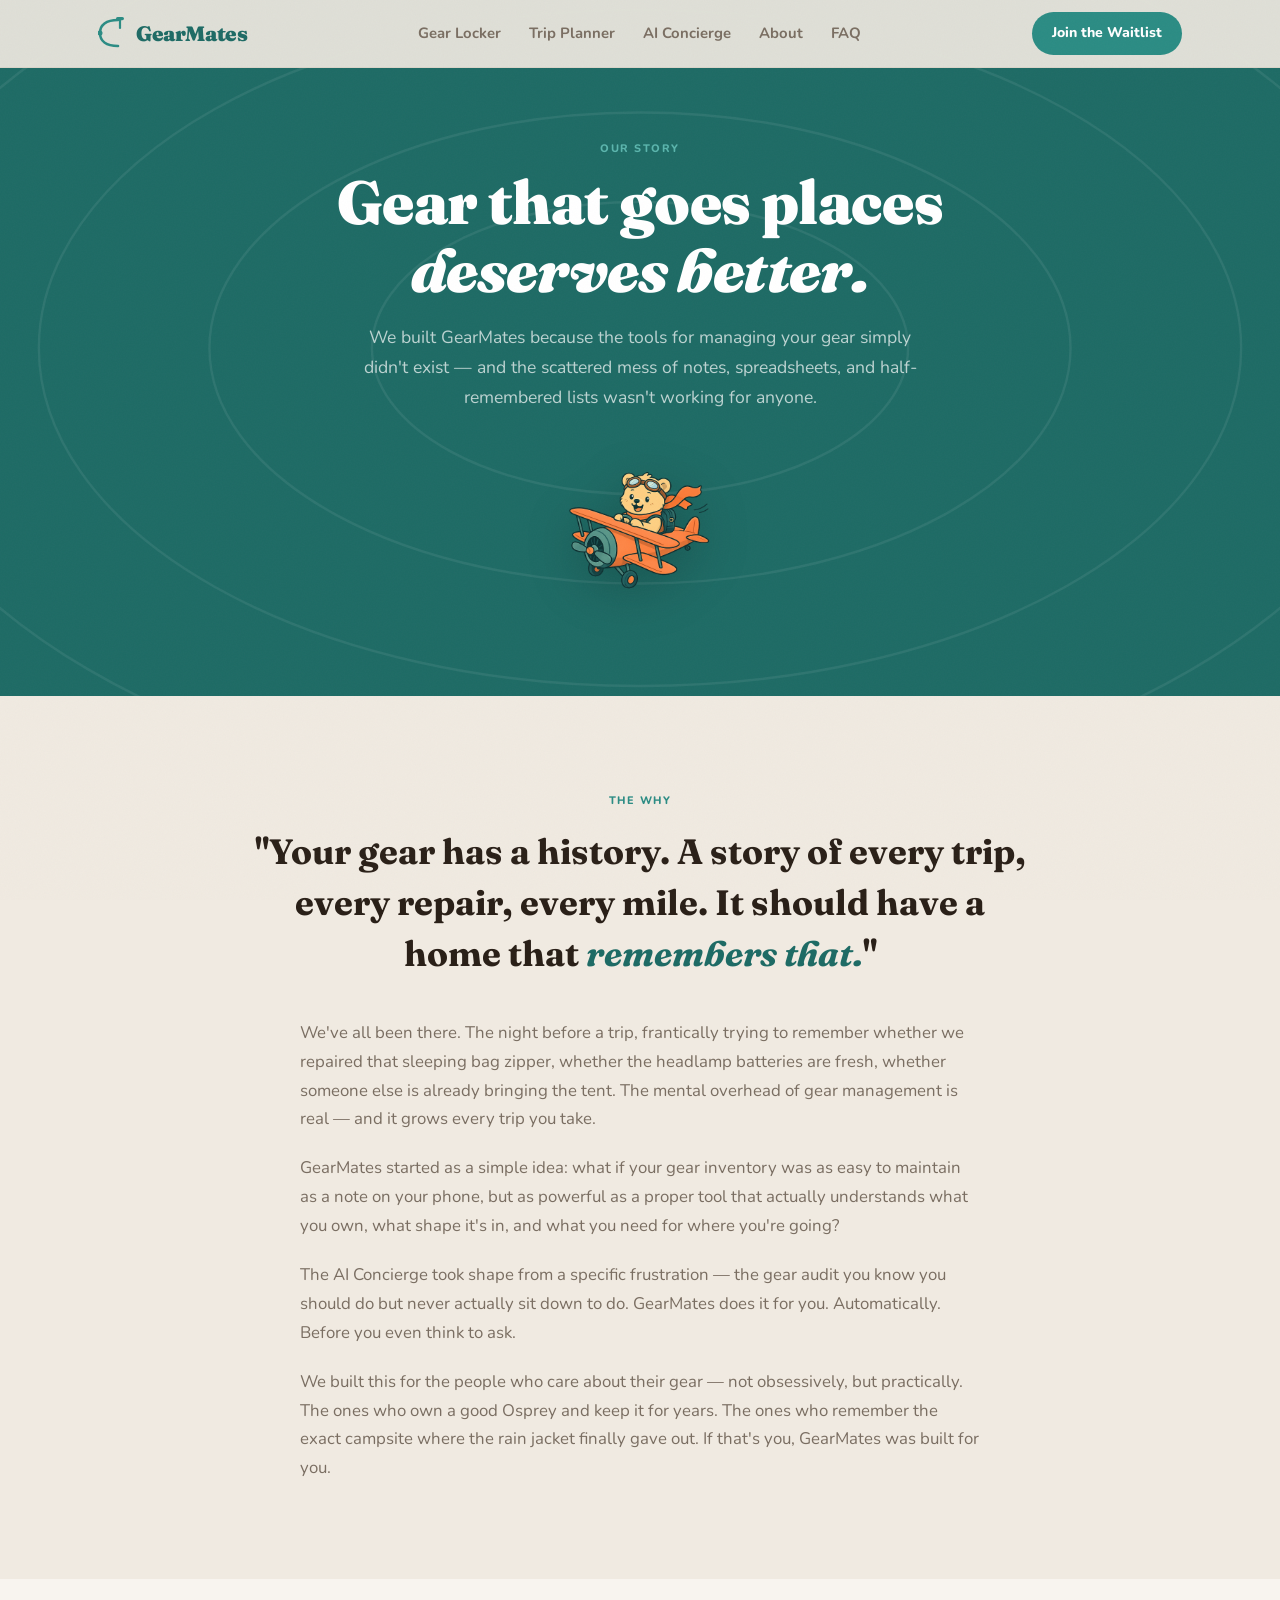
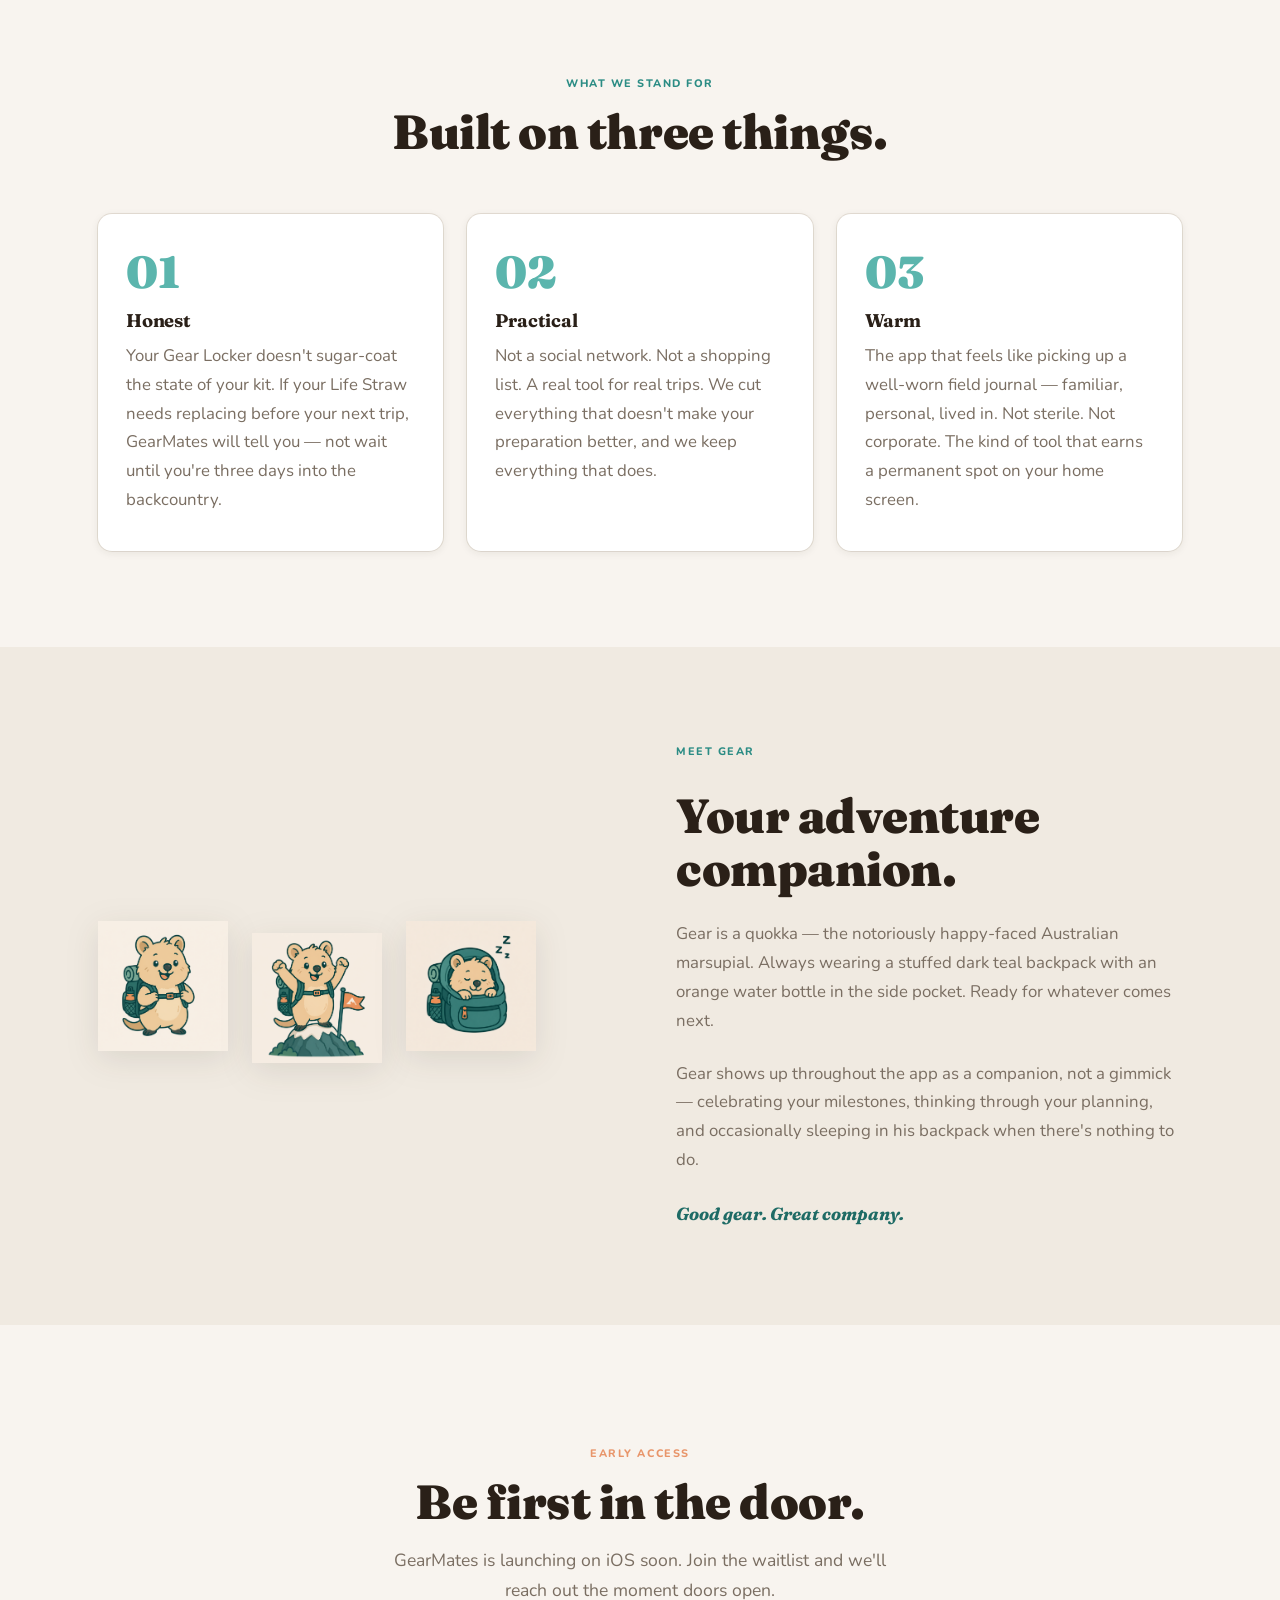
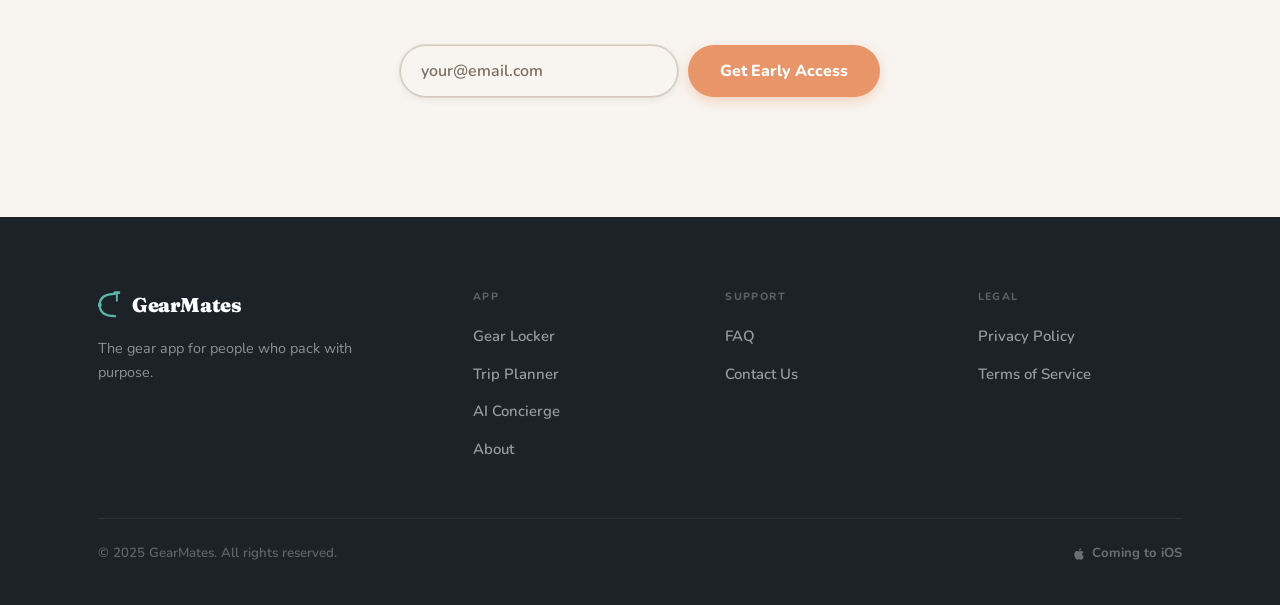
==== about.html @ 13bb5dc5 "Initial commit: GearMates pre-launch website" ====
<!DOCTYPE html>
<html lang="en">
<head>
  <meta charset="UTF-8">
  <meta name="viewport" content="width=device-width, initial-scale=1.0">
  <title>About — GearMates</title>
  <meta name="description" content="Why we built GearMates — a gear management app built for people who pack with purpose.">
  <meta name="theme-color" content="#1E6B65">
  <link rel="icon" href="assets/favicon.svg" type="image/svg+xml">
  <link rel="stylesheet" href="css/styles.css">
</head>
<body>

  <!-- ================================================
       NAVIGATION
       ================================================ -->
  <nav class="nav" id="nav" role="navigation" aria-label="Main navigation">
    <div class="nav__inner">
      <a href="/" class="nav__logo" aria-label="GearMates home">
        <svg width="28" height="36" viewBox="0 0 28 36" fill="none" xmlns="http://www.w3.org/2000/svg" aria-hidden="true">
          <path d="M20 5 C8 5 2 10 2 18 C2 26 8 31 20 31" stroke="#2B8C84" stroke-width="2.6" stroke-linecap="round" fill="none"/>
          <rect x="18" y="2" width="8" height="3.2" rx="1.6" fill="#2B8C84"/>
          <line x1="22" y1="5.2" x2="22" y2="13" stroke="#2B8C84" stroke-width="2.2" stroke-linecap="round"/>
          <circle cx="2" cy="18" r="2.5" fill="#2B8C84"/>
        </svg>
        <span class="nav__wordmark">GearMates</span>
      </a>

      <div class="nav__links" id="navLinks">
        <a href="/#locker"    class="nav__link">Gear Locker</a>
        <a href="/#trips"     class="nav__link">Trip Planner</a>
        <a href="/#ai"        class="nav__link">AI Concierge</a>
        <a href="about.html"  class="nav__link" aria-current="page">About</a>
        <a href="/#faq"       class="nav__link">FAQ</a>
      </div>

      <a href="/#waitlist" class="nav__cta">Join the Waitlist</a>

      <button class="nav__hamburger" id="hamburger" aria-label="Open menu" aria-expanded="false">
        <span></span><span></span><span></span>
      </button>
    </div>

    <div class="nav__mobile-menu" id="mobileMenu" aria-label="Mobile navigation">
      <a href="/#locker"   class="nav__link">Gear Locker</a>
      <a href="/#trips"    class="nav__link">Trip Planner</a>
      <a href="/#ai"       class="nav__link">AI Concierge</a>
      <a href="about.html" class="nav__link">About</a>
      <a href="/#faq"      class="nav__link">FAQ</a>
      <a href="/#waitlist" class="nav__cta">Join the Waitlist</a>
    </div>
  </nav>


  <!-- ================================================
       PAGE HERO
       ================================================ -->
  <section class="page-hero" aria-labelledby="aboutHeading">
    <div class="topo-bg" aria-hidden="true">
      <svg viewBox="0 0 1000 600" fill="none" xmlns="http://www.w3.org/2000/svg">
        <ellipse cx="500" cy="300" rx="480" ry="280" stroke="white" stroke-width="1.5" opacity="0.07"/>
        <ellipse cx="500" cy="300" rx="370" ry="208" stroke="white" stroke-width="1.5" opacity="0.07"/>
        <ellipse cx="500" cy="300" rx="265" ry="145" stroke="white" stroke-width="1.5" opacity="0.07"/>
        <ellipse cx="500" cy="300" rx="165" ry="90"  stroke="white" stroke-width="1.5" opacity="0.07"/>
      </svg>
    </div>

    <div class="container" style="position:relative; z-index:1;">
      <span class="eyebrow eyebrow--light">Our Story</span>
      <h1 id="aboutHeading">Gear that goes places<br><em>deserves better.</em></h1>
      <p>We built GearMates because the tools for managing your gear simply didn't exist — and the scattered mess of notes, spreadsheets, and half-remembered lists wasn't working for anyone.</p>

      <img
        src="mascot_images/Mascot_airplane.png"
        class="page-hero__mascot"
        alt="Gear the Quokka piloting a vintage biplane"
        width="180"
      >
    </div>
  </section>


  <!-- ================================================
       MISSION
       ================================================ -->
  <section class="mission" aria-labelledby="missionHeading">
    <div class="container">
      <span class="eyebrow text-center" style="display:block; margin-bottom:16px;">The Why</span>

      <p class="mission__quote" id="missionHeading">
        "Your gear has a history. A story of every trip, every repair, every mile. It should have a home that <em>remembers that.</em>"
      </p>

      <div style="max-width: 680px; margin: 0 auto; text-align:left; display:flex; flex-direction:column; gap:20px;">
        <p>We've all been there. The night before a trip, frantically trying to remember whether we repaired that sleeping bag zipper, whether the headlamp batteries are fresh, whether someone else is already bringing the tent. The mental overhead of gear management is real — and it grows every trip you take.</p>

        <p>GearMates started as a simple idea: what if your gear inventory was as easy to maintain as a note on your phone, but as powerful as a proper tool that actually understands what you own, what shape it's in, and what you need for where you're going?</p>

        <p>The AI Concierge took shape from a specific frustration — the gear audit you know you should do but never actually sit down to do. GearMates does it for you. Automatically. Before you even think to ask.</p>

        <p>We built this for the people who care about their gear — not obsessively, but practically. The ones who own a good Osprey and keep it for years. The ones who remember the exact campsite where the rain jacket finally gave out. If that's you, GearMates was built for you.</p>
      </div>
    </div>
  </section>


  <!-- ================================================
       VALUES
       ================================================ -->
  <section class="values" aria-labelledby="valuesHeading">
    <div class="container">
      <div class="text-center" style="margin-bottom:56px;">
        <span class="eyebrow">What we stand for</span>
        <h2 id="valuesHeading">Built on three things.</h2>
      </div>

      <div class="values__grid">

        <div class="value-card">
          <div class="value-card__num">01</div>
          <h3>Honest</h3>
          <p>Your Gear Locker doesn't sugar-coat the state of your kit. If your Life Straw needs replacing before your next trip, GearMates will tell you — not wait until you're three days into the backcountry.</p>
        </div>

        <div class="value-card">
          <div class="value-card__num">02</div>
          <h3>Practical</h3>
          <p>Not a social network. Not a shopping list. A real tool for real trips. We cut everything that doesn't make your preparation better, and we keep everything that does.</p>
        </div>

        <div class="value-card">
          <div class="value-card__num">03</div>
          <h3>Warm</h3>
          <p>The app that feels like picking up a well-worn field journal — familiar, personal, lived in. Not sterile. Not corporate. The kind of tool that earns a permanent spot on your home screen.</p>
        </div>

      </div>
    </div>
  </section>


  <!-- ================================================
       MASCOT STORY SECTION
       ================================================ -->
  <section style="padding: 96px 0;" aria-labelledby="mascotHeading">
    <div class="container">
      <div class="feature-section__inner">

        <!-- Visual -->
        <div class="feature-section__visual" style="justify-content:flex-start; gap:24px; flex-wrap:wrap;">
          <img src="mascot_images/mascot-portrait-2.png"   alt="Gear the Quokka standing ready" width="130" style="filter:drop-shadow(0 8px 16px rgba(42,32,24,0.1));">
          <img src="mascot_images/Gearmates Mascot Summit.png" alt="Gear the Quokka on a summit" width="130" style="filter:drop-shadow(0 8px 16px rgba(42,32,24,0.1)); margin-top:24px;">
          <img src="mascot_images/mascot-sleep.png"        alt="Gear the Quokka sleeping in a backpack" width="130" style="filter:drop-shadow(0 8px 16px rgba(42,32,24,0.1));">
        </div>

        <!-- Copy -->
        <div class="feature-section__copy">
          <span class="eyebrow">Meet Gear</span>
          <h2 id="mascotHeading">Your adventure companion.</h2>
          <p>Gear is a quokka — the notoriously happy-faced Australian marsupial. Always wearing a stuffed dark teal backpack with an orange water bottle in the side pocket. Ready for whatever comes next.</p>
          <p>Gear shows up throughout the app as a companion, not a gimmick — celebrating your milestones, thinking through your planning, and occasionally sleeping in his backpack when there's nothing to do.</p>
          <p style="font-family: var(--ff-display); font-weight:700; font-style:italic; font-size:1.1rem; color: var(--teal-dark);">Good gear. Great company.</p>
        </div>

      </div>
    </div>
  </section>


  <!-- ================================================
       WAITLIST CTA
       ================================================ -->
  <section class="waitlist" style="background: var(--card);" aria-labelledby="aboutWaitlistHeading">
    <div class="container">
      <span class="eyebrow eyebrow--peach">Early Access</span>
      <h2 id="aboutWaitlistHeading">Be first in the door.</h2>
      <p class="waitlist__sub">GearMates is launching on iOS soon. Join the waitlist and we'll reach out the moment doors open.</p>

      <form class="waitlist__form" id="waitlistForm" novalidate>
        <input
          class="waitlist__input"
          type="email"
          placeholder="your@email.com"
          name="email"
          required
          autocomplete="email"
          aria-label="Email address for waitlist"
        >
        <button type="submit" class="btn btn--primary">Get Early Access</button>
      </form>

      <div class="waitlist__success" id="waitlistSuccess" role="alert">
        <img
          src="mascot_images/Masot_celebrate_empty_background.png"
          class="waitlist__success-mascot"
          alt="Gear the Quokka celebrating"
          width="120"
        >
        <h3 style="color: var(--teal-dark);">You're on the list!</h3>
        <p>Adventure incoming. We'll be in touch the moment GearMates is ready.</p>
      </div>
    </div>
  </section>


  <!-- ================================================
       FOOTER
       ================================================ -->
  <footer class="footer" role="contentinfo">
    <div class="container">
      <div class="footer__inner">

        <div class="footer__brand">
          <div class="footer__logo">
            <svg width="24" height="32" viewBox="0 0 28 36" fill="none" aria-hidden="true">
              <path d="M20 5 C8 5 2 10 2 18 C2 26 8 31 20 31" stroke="#5BB5AD" stroke-width="2.6" stroke-linecap="round" fill="none"/>
              <rect x="18" y="2" width="8" height="3.2" rx="1.6" fill="#5BB5AD"/>
              <line x1="22" y1="5.2" x2="22" y2="13" stroke="#5BB5AD" stroke-width="2.2" stroke-linecap="round"/>
              <circle cx="2" cy="18" r="2.5" fill="#5BB5AD"/>
            </svg>
            <span class="footer__wordmark">GearMates</span>
          </div>
          <p class="footer__tagline">The gear app for people who pack with purpose.</p>
        </div>

        <div class="footer__col">
          <h5>App</h5>
          <ul>
            <li><a href="/#locker">Gear Locker</a></li>
            <li><a href="/#trips">Trip Planner</a></li>
            <li><a href="/#ai">AI Concierge</a></li>
            <li><a href="about.html">About</a></li>
          </ul>
        </div>

        <div class="footer__col">
          <h5>Support</h5>
          <ul>
            <li><a href="/#faq">FAQ</a></li>
            <li><a href="mailto:hello@gear-mates.com">Contact Us</a></li>
          </ul>
        </div>

        <div class="footer__col">
          <h5>Legal</h5>
          <ul>
            <li><a href="privacy.html">Privacy Policy</a></li>
            <li><a href="terms.html">Terms of Service</a></li>
          </ul>
        </div>

      </div>

      <div class="footer__bottom">
        <span>&copy; 2025 GearMates. All rights reserved.</span>
        <div class="footer__ios-note">
          <svg width="14" height="14" viewBox="0 0 24 24" fill="currentColor" aria-hidden="true"><path d="M18.71 19.5c-.83 1.24-1.71 2.45-3.05 2.47-1.34.03-1.77-.79-3.29-.79-1.53 0-2 .77-3.27.82-1.31.05-2.3-1.32-3.14-2.53C4.25 17 2.94 12.45 4.7 9.39c.87-1.52 2.43-2.48 4.12-2.51 1.28-.02 2.5.87 3.29.87.78 0 2.26-1.07 3.8-.91.65.03 2.47.26 3.64 1.98-.09.06-2.17 1.28-2.15 3.81.03 3.02 2.65 4.03 2.68 4.04-.03.07-.42 1.44-1.38 2.83M13 3.5c.73-.83 1.94-1.46 2.94-1.5.13 1.17-.34 2.35-1.04 3.19-.69.85-1.83 1.51-2.95 1.42-.15-1.15.41-2.35 1.05-3.11z"/></svg>
          Coming to iOS
        </div>
      </div>
    </div>
  </footer>

  <script src="js/main.js"></script>
</body>
</html>
---- css/styles.css ----
@import url('https://fonts.googleapis.com/css2?family=Nunito:wght@400;600;700;800;900&family=Fraunces:ital,opsz,wght@0,9..144,500;0,9..144,700;0,9..144,900;1,9..144,700;1,9..144,900&display=swap');

/* ====================================================
   RESET
   ==================================================== */
*, *::before, *::after { box-sizing: border-box; margin: 0; padding: 0; }
img, video { display: block; max-width: 100%; height: auto; }
a { color: inherit; text-decoration: none; }
button { cursor: pointer; border: none; background: none; font-family: inherit; }
ul, ol { list-style: none; }
input { font-family: inherit; }

/* ====================================================
   DESIGN TOKENS
   ==================================================== */
:root {
  /* Backgrounds */
  --stone:       #F0EAE1;
  --card:        #F8F4EF;
  --inset:       #E8E0D5;
  --slate-dark:  #1C2228;

  /* Teal (brand) */
  --teal:        #2B8C84;
  --teal-dark:   #1E6B65;
  --teal-light:  #5BB5AD;

  /* Neutrals */
  --slate:       #5E6E78;
  --slate-mid:   #3A4A54;

  /* Accent */
  --peach:       #E8956A;
  --sage:        #7AAF8A;
  --amber:       #C9922B;
  --danger:      #C0392B;

  /* Text */
  --text:        #2A2018;
  --text-muted:  #7A6E62;
  --border:      #D4C9BC;

  /* Typography */
  --ff-display: 'Fraunces', serif;
  --ff-body:    'Nunito', sans-serif;

  /* Radii */
  --r-sm:   8px;
  --r-md:   14px;
  --r-lg:   20px;
  --r-xl:   32px;
  --r-pill: 999px;

  /* Shadows (warm-toned, never cool grey) */
  --shadow-card:   0 2px 8px rgba(42,32,24,0.08), 0 0 0 1px rgba(212,201,188,0.5);
  --shadow-lg:     0 8px 24px rgba(42,32,24,0.12), 0 0 0 1px rgba(212,201,188,0.4);
  --shadow-phone:  0 32px 80px rgba(42,32,24,0.3), 0 8px 24px rgba(42,32,24,0.15);
  --shadow-btn:    0 4px 12px rgba(232,149,106,0.35);

  --nav-h: 68px;
}

/* ====================================================
   BASE
   ==================================================== */
html { scroll-behavior: smooth; }

body {
  background-color: var(--stone);
  color: var(--text);
  font-family: var(--ff-body);
  font-size: 16px;
  line-height: 1.6;
  -webkit-font-smoothing: antialiased;
  overflow-x: hidden;
}

/* Grain overlay — nearly invisible, felt not seen */
body::after {
  content: '';
  position: fixed;
  inset: 0;
  background-image: url("data:image/svg+xml,%3Csvg xmlns='http://www.w3.org/2000/svg' width='250' height='250'%3E%3Cfilter id='n'%3E%3CfeTurbulence type='fractalNoise' baseFrequency='0.72' numOctaves='4' stitchTiles='stitch'/%3E%3C/filter%3E%3Crect width='250' height='250' filter='url(%23n)'/%3E%3C/svg%3E");
  opacity: 0.028;
  pointer-events: none;
  z-index: 9999;
}

/* ====================================================
   TYPOGRAPHY
   ==================================================== */
h1, h2, h3, h4 {
  font-family: var(--ff-display);
  line-height: 1.12;
  color: var(--text);
  letter-spacing: -0.01em;
}

h1 { font-size: clamp(2.4rem, 5vw, 3.8rem); font-weight: 900; }
h2 { font-size: clamp(2rem, 4vw, 3rem);   font-weight: 900; }
h3 { font-size: clamp(1.4rem, 2.5vw, 1.9rem); font-weight: 700; }
h4 { font-size: 1.2rem; font-weight: 700; }

em { font-style: italic; }

.eyebrow {
  font-family: var(--ff-body);
  font-weight: 800;
  font-size: 0.68rem;
  letter-spacing: 0.14em;
  text-transform: uppercase;
  color: var(--teal);
  display: block;
  margin-bottom: 12px;
}
.eyebrow--light { color: var(--teal-light); }
.eyebrow--peach { color: var(--peach); }
.eyebrow--muted { color: rgba(255,255,255,0.4); }

p {
  font-size: 1.05rem;
  line-height: 1.72;
  color: var(--text-muted);
}

.text-white       { color: white; }
.text-white p     { color: rgba(255,255,255,0.72); }
.text-white h2,
.text-white h3    { color: white; }
.text-center      { text-align: center; }

/* ====================================================
   LAYOUT
   ==================================================== */
.container {
  max-width: 1140px;
  margin: 0 auto;
  padding: 0 28px;
}

.container--narrow {
  max-width: 780px;
  margin: 0 auto;
  padding: 0 28px;
}

section { padding: 96px 0; }

/* ====================================================
   NAVIGATION
   ==================================================== */
.nav {
  position: fixed;
  top: 0; left: 0; right: 0;
  height: var(--nav-h);
  z-index: 1000;
  display: flex;
  align-items: center;
  backdrop-filter: blur(20px);
  -webkit-backdrop-filter: blur(20px);
  background: rgba(240,234,225,0.92);
  border-bottom: 1px solid rgba(212,201,188,0.5);
  transition: box-shadow 0.25s;
}

.nav.scrolled {
  box-shadow: 0 2px 20px rgba(42,32,24,0.08);
}

.nav__inner {
  max-width: 1140px;
  margin: 0 auto;
  padding: 0 28px;
  width: 100%;
  display: flex;
  align-items: center;
  justify-content: space-between;
  gap: 24px;
}

.nav__logo {
  display: flex;
  align-items: center;
  gap: 10px;
  flex-shrink: 0;
}

.nav__wordmark {
  font-family: var(--ff-display);
  font-weight: 900;
  font-size: 1.3rem;
  color: var(--teal-dark);
  letter-spacing: -0.02em;
}

.nav__links {
  display: flex;
  align-items: center;
  gap: 28px;
}

.nav__link {
  font-family: var(--ff-body);
  font-weight: 700;
  font-size: 0.93rem;
  color: var(--text-muted);
  transition: color 0.2s;
  white-space: nowrap;
}
.nav__link:hover { color: var(--teal-dark); }

.nav__cta {
  background: var(--teal);
  color: white;
  font-family: var(--ff-body);
  font-weight: 800;
  font-size: 0.88rem;
  padding: 10px 20px;
  border-radius: var(--r-pill);
  transition: background 0.2s, transform 0.15s;
  white-space: nowrap;
  flex-shrink: 0;
}
.nav__cta:hover {
  background: var(--teal-dark);
  transform: translateY(-1px);
}

.nav__hamburger {
  display: none;
  flex-direction: column;
  gap: 5px;
  width: 26px;
  padding: 4px;
}
.nav__hamburger span {
  display: block;
  height: 2px;
  background: var(--text);
  border-radius: 2px;
  transition: all 0.3s;
}

.nav__mobile-menu {
  display: none;
  position: fixed;
  top: var(--nav-h);
  left: 0; right: 0;
  background: rgba(240,234,225,0.97);
  backdrop-filter: blur(24px);
  -webkit-backdrop-filter: blur(24px);
  padding: 24px 28px 32px;
  flex-direction: column;
  gap: 20px;
  border-bottom: 1px solid var(--border);
  z-index: 999;
}
.nav__mobile-menu.open { display: flex; }
.nav__mobile-menu .nav__link {
  font-size: 1.1rem;
  padding: 8px 0;
  border-bottom: 1px solid var(--border);
}
.nav__mobile-menu .nav__cta {
  align-self: flex-start;
  margin-top: 8px;
}

/* ====================================================
   BUTTONS
   ==================================================== */
.btn {
  display: inline-flex;
  align-items: center;
  justify-content: center;
  gap: 8px;
  font-family: var(--ff-body);
  font-weight: 800;
  border-radius: var(--r-pill);
  transition: all 0.2s;
  cursor: pointer;
  border: none;
  text-align: center;
  white-space: nowrap;
}

.btn--primary {
  background: var(--peach);
  color: white;
  padding: 14px 32px;
  font-size: 1rem;
  box-shadow: var(--shadow-btn);
}
.btn--primary:hover {
  background: #d9845c;
  transform: translateY(-2px);
  box-shadow: 0 8px 20px rgba(232,149,106,0.42);
}

.btn--teal {
  background: var(--teal);
  color: white;
  padding: 14px 32px;
  font-size: 1rem;
  box-shadow: 0 4px 12px rgba(43,140,132,0.28);
}
.btn--teal:hover {
  background: var(--teal-dark);
  transform: translateY(-2px);
}

.btn--outline {
  background: transparent;
  color: white;
  padding: 13px 28px;
  font-size: 0.95rem;
  border: 1.5px solid rgba(255,255,255,0.35);
}
.btn--outline:hover {
  background: rgba(255,255,255,0.1);
  border-color: rgba(255,255,255,0.6);
}

.btn--ghost {
  background: var(--card);
  color: var(--teal-dark);
  padding: 13px 28px;
  font-size: 0.95rem;
  box-shadow: var(--shadow-card);
  border: 1.5px solid var(--border);
}
.btn--ghost:hover {
  border-color: var(--teal);
  transform: translateY(-1px);
}

/* ====================================================
   HERO
   ==================================================== */
.hero {
  background: var(--teal-dark);
  padding-top: calc(var(--nav-h) + 80px);
  padding-bottom: 0;
  position: relative;
  overflow: hidden;
  display: flex;
  flex-direction: column;
  align-items: center;
}

.hero__topo {
  position: absolute;
  inset: 0;
  pointer-events: none;
  display: flex;
  align-items: center;
  justify-content: center;
}

.hero__topo svg {
  width: 140%;
  height: 140%;
  opacity: 1;
}

.hero__content {
  position: relative;
  z-index: 1;
  text-align: center;
  max-width: 820px;
  padding: 0 28px;
}

.hero__content h1 {
  color: white;
  margin-bottom: 24px;
  line-height: 1.08;
}

.hero__content h1 em {
  color: var(--teal-light);
}

.hero__content > p {
  color: rgba(255,255,255,0.72);
  font-size: 1.15rem;
  max-width: 580px;
  margin: 0 auto 40px;
  line-height: 1.7;
}

.hero__form {
  display: flex;
  gap: 10px;
  max-width: 480px;
  margin: 0 auto 16px;
  flex-wrap: wrap;
  justify-content: center;
}

.hero__input {
  flex: 1;
  min-width: 240px;
  padding: 14px 20px;
  border-radius: var(--r-pill);
  border: 1.5px solid rgba(255,255,255,0.18);
  background: rgba(255,255,255,0.1);
  color: white;
  font-family: var(--ff-body);
  font-size: 1rem;
  font-weight: 600;
  outline: none;
  transition: border-color 0.2s, background 0.2s;
  backdrop-filter: blur(8px);
}
.hero__input::placeholder { color: rgba(255,255,255,0.45); }
.hero__input:focus {
  border-color: rgba(255,255,255,0.5);
  background: rgba(255,255,255,0.16);
}

.hero__note {
  font-size: 0.8rem;
  color: rgba(255,255,255,0.4);
  font-weight: 600;
  margin-top: 12px;
}

.hero__phones {
  position: relative;
  z-index: 1;
  margin-top: 72px;
  display: flex;
  justify-content: center;
  align-items: flex-end;
  gap: 16px;
  padding: 0 28px;
}

/* ====================================================
   PHONE FRAME
   ==================================================== */
.phone {
  background: var(--slate-dark);
  border-radius: 44px;
  padding: 10px;
  box-shadow: var(--shadow-phone);
  flex-shrink: 0;
  position: relative;
}

/* Notch */
.phone::before {
  content: '';
  position: absolute;
  top: 18px;
  left: 50%;
  transform: translateX(-50%);
  width: 80px;
  height: 24px;
  background: var(--slate-dark);
  border-radius: 0 0 16px 16px;
  z-index: 5;
}

.phone--main {
  width: 240px;
  z-index: 3;
}

.phone--side {
  width: 200px;
  opacity: 0.65;
}

.phone--side:first-child {
  transform: rotate(-4deg) translateY(20px);
}

.phone--side:last-child {
  transform: rotate(4deg) translateY(20px);
}

.phone__screen {
  border-radius: 36px;
  overflow: hidden;
  position: relative;
  aspect-ratio: 9/19.5;
  background: var(--card);
}

.phone__img {
  position: absolute;
  inset: 0;
  width: 100%;
  height: 100%;
  object-fit: cover;
  object-position: top;
}

/* Styled placeholder — shows when screenshot not added yet */
.phone__placeholder {
  position: absolute;
  inset: 0;
  background: linear-gradient(160deg, var(--card) 0%, var(--inset) 100%);
  display: flex;
  flex-direction: column;
  padding: 48px 16px 16px;
  gap: 10px;
}

.phone__mock-bar {
  height: 10px;
  background: var(--inset);
  border-radius: 6px;
  width: 55%;
  margin-bottom: 4px;
}

.phone__mock-title {
  height: 14px;
  background: var(--teal-dark);
  border-radius: 6px;
  width: 75%;
  opacity: 0.5;
}

.phone__mock-card {
  height: 64px;
  background: white;
  border-radius: var(--r-md);
  box-shadow: var(--shadow-card);
  margin-top: 6px;
}

.phone__mock-row {
  height: 48px;
  background: white;
  border-radius: var(--r-md);
  box-shadow: var(--shadow-card);
}

/* ====================================================
   FEATURE STRIP (overview cards)
   ==================================================== */
.features-strip {
  background: var(--card);
  padding: 72px 0;
  border-bottom: 1px solid var(--border);
}

.features-strip__grid {
  display: grid;
  grid-template-columns: repeat(3, 1fr);
  gap: 24px;
}

.feature-card {
  background: white;
  border-radius: var(--r-md);
  padding: 32px 28px;
  box-shadow: var(--shadow-card);
  transition: transform 0.22s, box-shadow 0.22s;
}
.feature-card:hover {
  transform: translateY(-4px);
  box-shadow: var(--shadow-lg);
}

.feature-card__icon {
  width: 52px;
  height: 52px;
  background: rgba(43,140,132,0.1);
  border-radius: var(--r-md);
  display: flex;
  align-items: center;
  justify-content: center;
  margin-bottom: 20px;
  font-size: 1.5rem;
}
.feature-card__icon--peach { background: rgba(232,149,106,0.12); }
.feature-card__icon--sage  { background: rgba(122,175,138,0.12); }

.feature-card h3 {
  font-size: 1.2rem;
  margin-bottom: 10px;
}
.feature-card p { font-size: 0.95rem; }

/* ====================================================
   FEATURE SECTIONS (detailed)
   ==================================================== */
.feature-section { padding: 96px 0; }
.feature-section--alt { background: var(--card); }

.feature-section--dark {
  background: var(--teal-dark);
  position: relative;
  overflow: hidden;
}

.feature-section__inner {
  display: grid;
  grid-template-columns: 1fr 1fr;
  gap: 72px;
  align-items: center;
}

.feature-section__inner--reverse > :first-child { order: 2; }
.feature-section__inner--reverse > :last-child  { order: 1; }

.feature-section__copy {
  display: flex;
  flex-direction: column;
  gap: 24px;
}

.feature-section__copy .eyebrow { margin-bottom: 4px; }

.feature-bullets {
  display: flex;
  flex-direction: column;
  gap: 14px;
  margin-top: 4px;
}

.bullet {
  display: flex;
  gap: 14px;
  align-items: flex-start;
}

.bullet__dot {
  width: 8px;
  height: 8px;
  border-radius: 50%;
  background: var(--teal);
  margin-top: 9px;
  flex-shrink: 0;
}
.bullet__dot--peach { background: var(--peach); }
.bullet__dot--sage  { background: var(--sage); }
.bullet__dot--light { background: var(--teal-light); }

.bullet p { margin: 0; font-size: 1rem; }

.feature-section__visual {
  display: flex;
  justify-content: center;
  align-items: center;
  gap: 20px;
  position: relative;
}

.feature-section__mascot {
  width: 160px;
  flex-shrink: 0;
  filter: drop-shadow(0 12px 24px rgba(42,32,24,0.12));
}

/* Mascot floating card (used on dark sections) */
.mascot-card {
  background: var(--card);
  border-radius: 24px;
  padding: 20px;
  box-shadow: 0 20px 48px rgba(0,0,0,0.22);
  display: inline-flex;
  align-items: center;
  justify-content: center;
  flex-shrink: 0;
}

.mascot-card img {
  width: 140px;
}

/* ====================================================
   TOPO BACKGROUND (decorative rings)
   ==================================================== */
.topo-bg {
  position: absolute;
  inset: 0;
  pointer-events: none;
  overflow: hidden;
}

.topo-bg svg {
  position: absolute;
  top: 50%;
  left: 50%;
  transform: translate(-50%, -50%);
  width: 140%;
  height: 140%;
}

/* ====================================================
   STATUS BADGES
   ==================================================== */
.badge {
  display: inline-flex;
  align-items: center;
  gap: 6px;
  padding: 5px 12px;
  border-radius: var(--r-pill);
  font-family: var(--ff-body);
  font-weight: 700;
  font-size: 0.78rem;
}
.badge::before {
  content: '';
  width: 6px; height: 6px;
  border-radius: 50%;
}
.badge--great   { background: rgba(43,140,132,0.12); color: var(--teal-dark); }
.badge--great::before   { background: var(--teal); }
.badge--good    { background: rgba(122,175,138,0.12); color: #4a8a5a; }
.badge--good::before    { background: var(--sage); }
.badge--fair    { background: rgba(201,146,43,0.12); color: var(--amber); }
.badge--fair::before    { background: var(--amber); }
.badge--replace { background: rgba(192,57,43,0.1);  color: var(--danger); }
.badge--replace::before { background: var(--danger); }

/* ====================================================
   GEAR HEALTH DEMO STRIP
   ==================================================== */
.gear-demo {
  background: white;
  border-radius: var(--r-md);
  padding: 20px 24px;
  box-shadow: var(--shadow-card);
  display: flex;
  flex-direction: column;
  gap: 12px;
  max-width: 320px;
}

.gear-demo__title {
  font-family: var(--ff-body);
  font-weight: 800;
  font-size: 0.85rem;
  color: var(--text);
}

.gear-demo__row {
  display: flex;
  align-items: center;
  justify-content: space-between;
  gap: 12px;
  padding: 10px 0;
  border-bottom: 1px solid var(--inset);
}
.gear-demo__row:last-child { border-bottom: none; padding-bottom: 0; }

.gear-demo__name {
  font-family: var(--ff-body);
  font-weight: 700;
  font-size: 0.9rem;
  color: var(--text);
}

/* ====================================================
   WAITLIST SECTION
   ==================================================== */
.waitlist {
  padding: 120px 0;
  text-align: center;
  position: relative;
  overflow: hidden;
}

.waitlist__mascot {
  width: 140px;
  margin: 0 auto 32px;
  filter: drop-shadow(0 8px 20px rgba(42,32,24,0.1));
}

.waitlist h2 { margin-bottom: 16px; }

.waitlist__sub {
  max-width: 500px;
  margin: 0 auto 40px;
  font-size: 1.1rem;
}

.waitlist__form {
  display: flex;
  gap: 10px;
  max-width: 480px;
  margin: 0 auto;
  flex-wrap: wrap;
  justify-content: center;
}

.waitlist__input {
  flex: 1;
  min-width: 240px;
  padding: 14px 20px;
  border-radius: var(--r-pill);
  border: 1.5px solid var(--border);
  background: var(--card);
  color: var(--text);
  font-family: var(--ff-body);
  font-size: 1rem;
  font-weight: 600;
  outline: none;
  box-shadow: var(--shadow-card);
  transition: border-color 0.2s, box-shadow 0.2s;
}
.waitlist__input:focus {
  border-color: var(--teal);
  box-shadow: 0 0 0 3px rgba(43,140,132,0.12);
}
.waitlist__input::placeholder { color: var(--text-muted); }

.waitlist__success {
  display: none;
  flex-direction: column;
  align-items: center;
  gap: 16px;
  animation: fadeUp 0.4s ease;
}
.waitlist__success.visible { display: flex; }
.waitlist__success-mascot { width: 120px; }

.waitlist__success h3 {
  font-size: 1.6rem;
  color: var(--teal-dark);
}

@keyframes fadeUp {
  from { opacity: 0; transform: translateY(16px); }
  to   { opacity: 1; transform: translateY(0); }
}

/* ====================================================
   PLATFORM BADGE
   ==================================================== */
.platform-badges {
  display: flex;
  gap: 12px;
  flex-wrap: wrap;
  justify-content: center;
  margin-top: 24px;
}

.platform-badge {
  display: inline-flex;
  align-items: center;
  gap: 8px;
  background: rgba(255,255,255,0.12);
  border: 1px solid rgba(255,255,255,0.2);
  color: rgba(255,255,255,0.7);
  font-family: var(--ff-body);
  font-weight: 700;
  font-size: 0.82rem;
  padding: 7px 14px;
  border-radius: var(--r-pill);
  backdrop-filter: blur(8px);
}

.platform-badge--dark {
  background: var(--inset);
  border-color: var(--border);
  color: var(--text-muted);
}

/* ====================================================
   PAGE HERO (inner pages)
   ==================================================== */
.page-hero {
  background: var(--teal-dark);
  padding: calc(var(--nav-h) + 72px) 0 72px;
  position: relative;
  overflow: hidden;
  text-align: center;
}

.page-hero h1 { color: white; margin-bottom: 16px; }

.page-hero p {
  color: rgba(255,255,255,0.7);
  max-width: 580px;
  margin: 0 auto;
  font-size: 1.1rem;
}

.page-hero__mascot {
  width: 180px;
  margin: 32px auto 0;
  filter: drop-shadow(0 12px 24px rgba(0,0,0,0.18));
}

/* ====================================================
   MISSION / STORY (about)
   ==================================================== */
.mission {
  padding: 96px 0;
  text-align: center;
}

.mission__quote {
  font-family: var(--ff-display);
  font-weight: 700;
  font-size: clamp(1.5rem, 3.5vw, 2.2rem);
  line-height: 1.45;
  max-width: 780px;
  margin: 0 auto 40px;
  color: var(--text);
}
.mission__quote em { color: var(--teal-dark); }

.values {
  background: var(--card);
  padding: 96px 0;
}

.values__grid {
  display: grid;
  grid-template-columns: repeat(3, 1fr);
  gap: 24px;
}

.value-card {
  background: white;
  border-radius: var(--r-md);
  padding: 36px 28px;
  box-shadow: var(--shadow-card);
}

.value-card__num {
  font-family: var(--ff-display);
  font-weight: 900;
  font-size: 2.8rem;
  color: var(--teal-light);
  line-height: 1;
  margin-bottom: 16px;
}

.value-card h3 { font-size: 1.15rem; margin-bottom: 10px; }

/* ====================================================
   FAQ
   ==================================================== */
.faq { padding: 80px 0; }

.faq__header {
  text-align: center;
  margin-bottom: 56px;
  display: flex;
  flex-direction: column;
  align-items: center;
  gap: 16px;
}

.faq__mascot {
  width: 100px;
  filter: drop-shadow(0 6px 12px rgba(42,32,24,0.08));
}

.faq__list {
  max-width: 720px;
  margin: 0 auto;
}

.faq__item {
  border-bottom: 1px solid var(--border);
}

.faq__question {
  width: 100%;
  display: flex;
  justify-content: space-between;
  align-items: center;
  padding: 22px 0;
  font-family: var(--ff-body);
  font-weight: 700;
  font-size: 1.05rem;
  color: var(--text);
  text-align: left;
  gap: 16px;
}

.faq__icon {
  width: 26px; height: 26px;
  border-radius: 50%;
  background: var(--inset);
  display: flex;
  align-items: center;
  justify-content: center;
  flex-shrink: 0;
  font-size: 1.1rem;
  font-weight: 800;
  color: var(--teal);
  line-height: 1;
  transition: transform 0.3s, background 0.2s, color 0.2s;
}

.faq__item.open .faq__icon {
  transform: rotate(45deg);
  background: var(--teal);
  color: white;
}

.faq__answer {
  max-height: 0;
  overflow: hidden;
  transition: max-height 0.4s ease;
}

.faq__answer p {
  padding-bottom: 24px;
}

.faq__item.open .faq__answer {
  max-height: 500px;
}

/* ====================================================
   PROSE (Privacy / Terms)
   ==================================================== */
.prose-page { background: var(--stone); }

.prose {
  max-width: 780px;
  margin: 0 auto;
  padding: 72px 28px 96px;
}

.prose .effective-date {
  display: inline-block;
  background: var(--inset);
  padding: 6px 18px;
  border-radius: var(--r-pill);
  font-size: 0.85rem;
  font-weight: 700;
  color: var(--text-muted);
  margin-bottom: 48px;
}

.prose h2 {
  font-size: 1.5rem;
  margin: 52px 0 16px;
  padding-top: 40px;
  border-top: 1px solid var(--border);
  color: var(--teal-dark);
}

.prose h2:first-of-type { border-top: none; margin-top: 0; padding-top: 0; }

.prose h3 {
  font-size: 1.1rem;
  margin: 28px 0 10px;
  color: var(--text);
}

.prose p, .prose li {
  font-size: 1rem;
  line-height: 1.85;
  color: var(--text-muted);
  margin-bottom: 16px;
}

.prose ul {
  list-style: disc;
  padding-left: 24px;
  margin-bottom: 16px;
}
.prose ul li { margin-bottom: 8px; }

.prose a {
  color: var(--teal-dark);
  font-weight: 700;
  text-decoration: underline;
  text-underline-offset: 3px;
}

.prose strong { color: var(--text); font-weight: 700; }

/* ====================================================
   FOOTER
   ==================================================== */
.footer {
  background: var(--slate-dark);
  padding: 72px 0 40px;
}

.footer__inner {
  display: grid;
  grid-template-columns: 1.6fr 1fr 1fr 1fr;
  gap: 48px;
  margin-bottom: 56px;
}

.footer__brand { display: flex; flex-direction: column; gap: 16px; }

.footer__logo {
  display: flex;
  align-items: center;
  gap: 10px;
}

.footer__wordmark {
  font-family: var(--ff-display);
  font-weight: 900;
  font-size: 1.25rem;
  color: white;
  letter-spacing: -0.02em;
}

.footer__tagline {
  font-size: 0.9rem;
  line-height: 1.65;
  color: rgba(255,255,255,0.5);
  max-width: 280px;
}

.footer__col h5 {
  font-family: var(--ff-body);
  font-weight: 800;
  font-size: 0.66rem;
  letter-spacing: 0.13em;
  text-transform: uppercase;
  color: rgba(255,255,255,0.28);
  margin-bottom: 18px;
}

.footer__col ul { display: flex; flex-direction: column; gap: 12px; }

.footer__col a {
  font-size: 0.93rem;
  font-weight: 600;
  color: rgba(255,255,255,0.55);
  transition: color 0.2s;
}
.footer__col a:hover { color: white; }

.footer__bottom {
  border-top: 1px solid rgba(255,255,255,0.07);
  padding-top: 24px;
  display: flex;
  justify-content: space-between;
  align-items: center;
  font-size: 0.83rem;
  color: rgba(255,255,255,0.3);
  font-weight: 600;
}

.footer__ios-note {
  display: flex;
  align-items: center;
  gap: 6px;
  font-family: var(--ff-body);
  font-weight: 700;
  font-size: 0.82rem;
  color: rgba(255,255,255,0.35);
}

/* ====================================================
   UTILITY
   ==================================================== */
.visually-hidden {
  position: absolute;
  width: 1px; height: 1px;
  overflow: hidden;
  clip: rect(0,0,0,0);
  white-space: nowrap;
}

.mt-8  { margin-top: 8px; }
.mt-16 { margin-top: 16px; }
.mt-24 { margin-top: 24px; }
.mt-32 { margin-top: 32px; }
.mb-8  { margin-bottom: 8px; }
.mb-16 { margin-bottom: 16px; }
.mb-24 { margin-bottom: 24px; }
.mb-32 { margin-bottom: 32px; }

/* ====================================================
   ANIMATIONS
   ==================================================== */
@keyframes float {
  0%, 100% { transform: translateY(0); }
  50%       { transform: translateY(-8px); }
}

.float { animation: float 4s ease-in-out infinite; }
.float-delay { animation: float 4s ease-in-out 1.5s infinite; }

/* ====================================================
   RESPONSIVE
   ==================================================== */
@media (max-width: 1020px) {
  .footer__inner { grid-template-columns: 1fr 1fr; gap: 36px; }
  .footer__brand { grid-column: 1 / -1; }
}

@media (max-width: 860px) {
  .features-strip__grid { grid-template-columns: 1fr; gap: 16px; }

  .feature-section__inner {
    grid-template-columns: 1fr;
    gap: 48px;
  }
  .feature-section__inner--reverse > :first-child { order: unset; }
  .feature-section__inner--reverse > :last-child  { order: unset; }

  .values__grid { grid-template-columns: 1fr; }

  .hero__phones .phone--side { display: none; }
  .phone--main { width: 280px; }
}

/* Portrait mascot badge — hero section, wide screens only */
.hero__portrait-badge {
  display: none;
  position: absolute;
  right: 6%;
  top: calc(var(--nav-h) + 120px);
  width: 210px;
  border-radius: 22px;
  box-shadow: 0 24px 56px rgba(0,0,0,0.45), 0 0 0 1px rgba(91,181,173,0.25);
  z-index: 2;
}
@media (min-width: 1280px) {
  .hero__portrait-badge { display: block; }
}

@media (max-width: 680px) {
  :root { --nav-h: 62px; }
  section { padding: 64px 0; }

  h1 { font-size: 2.2rem; }
  h2 { font-size: 1.8rem; }

  .nav__links { display: none; }
  .nav__cta   { display: none; }
  .nav__hamburger { display: flex; }

  .hero { padding-top: calc(var(--nav-h) + 48px); }

  .hero__form { flex-direction: column; }
  .hero__input { min-width: unset; width: 100%; }

  .footer__inner { grid-template-columns: 1fr; gap: 28px; }
  .footer__bottom { flex-direction: column; gap: 12px; text-align: center; }

  .mission__quote { font-size: 1.4rem; }

  .faq__question { font-size: 0.97rem; }
}
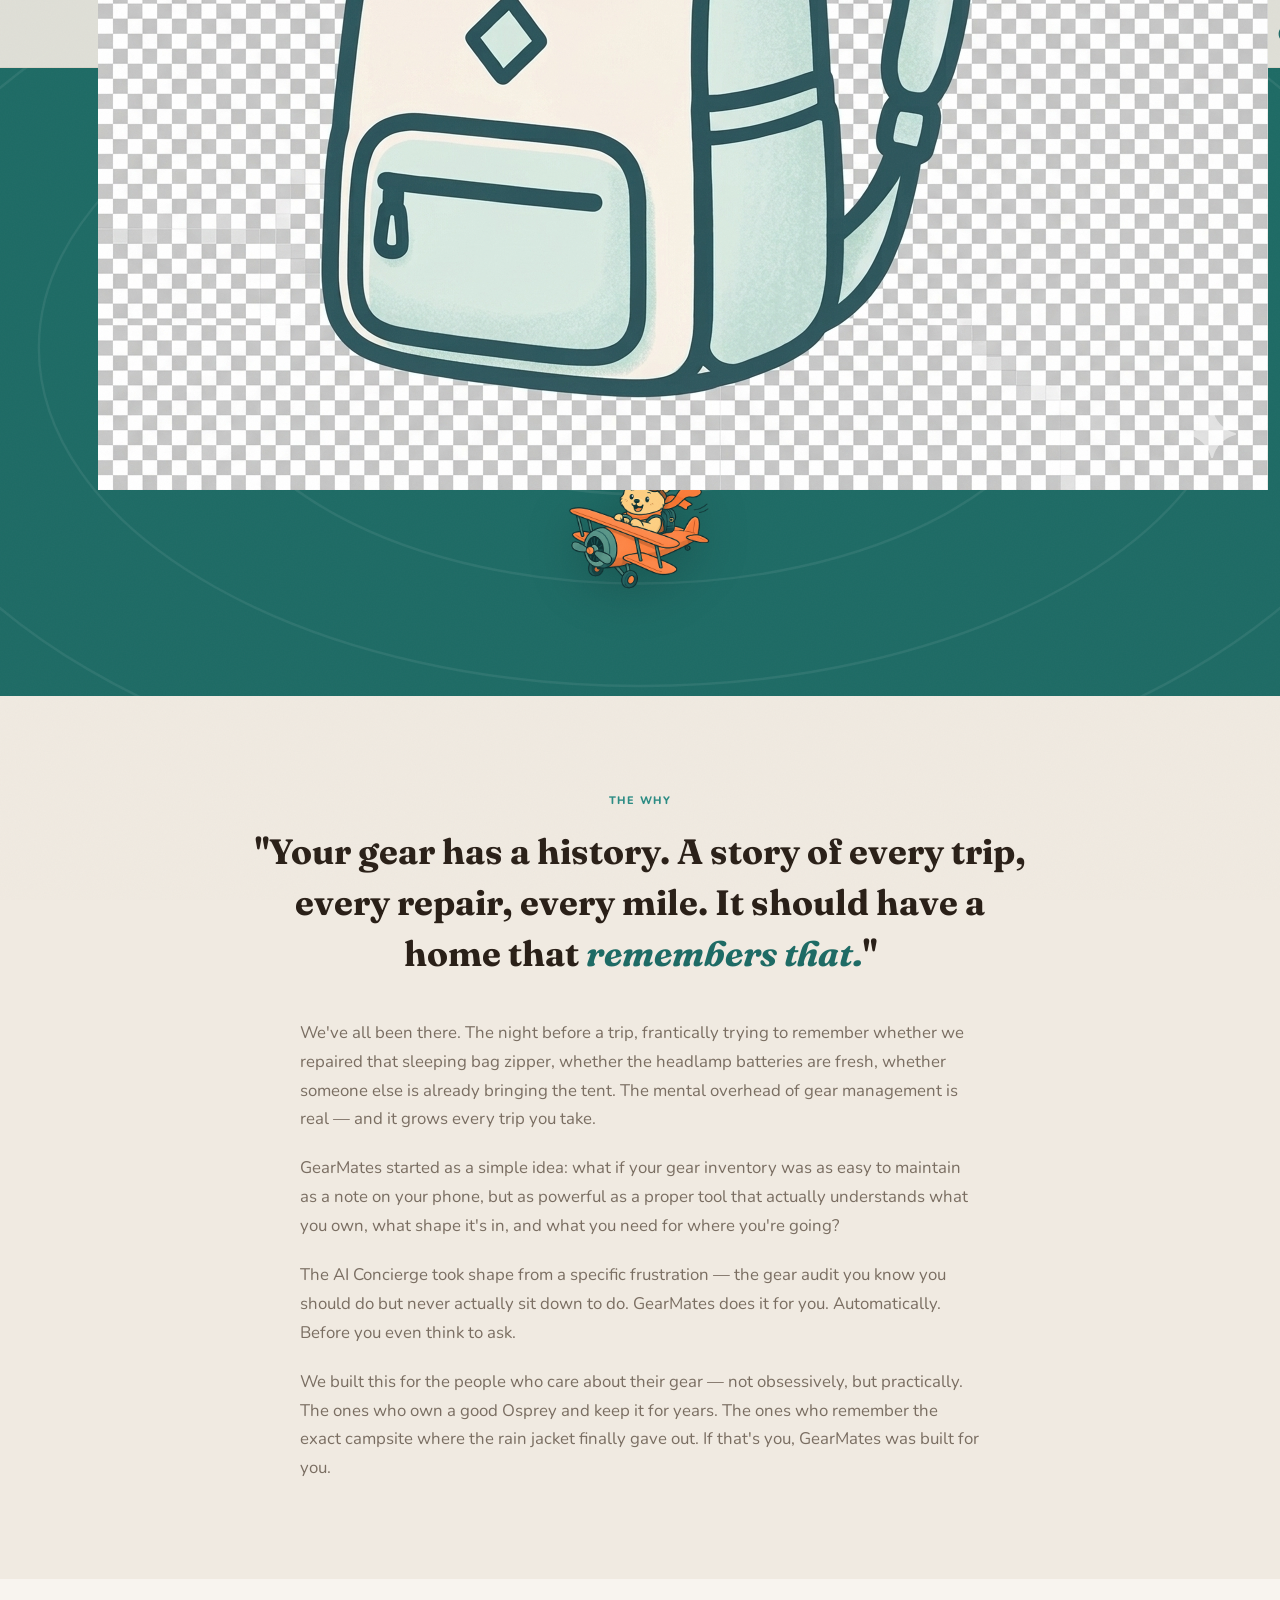
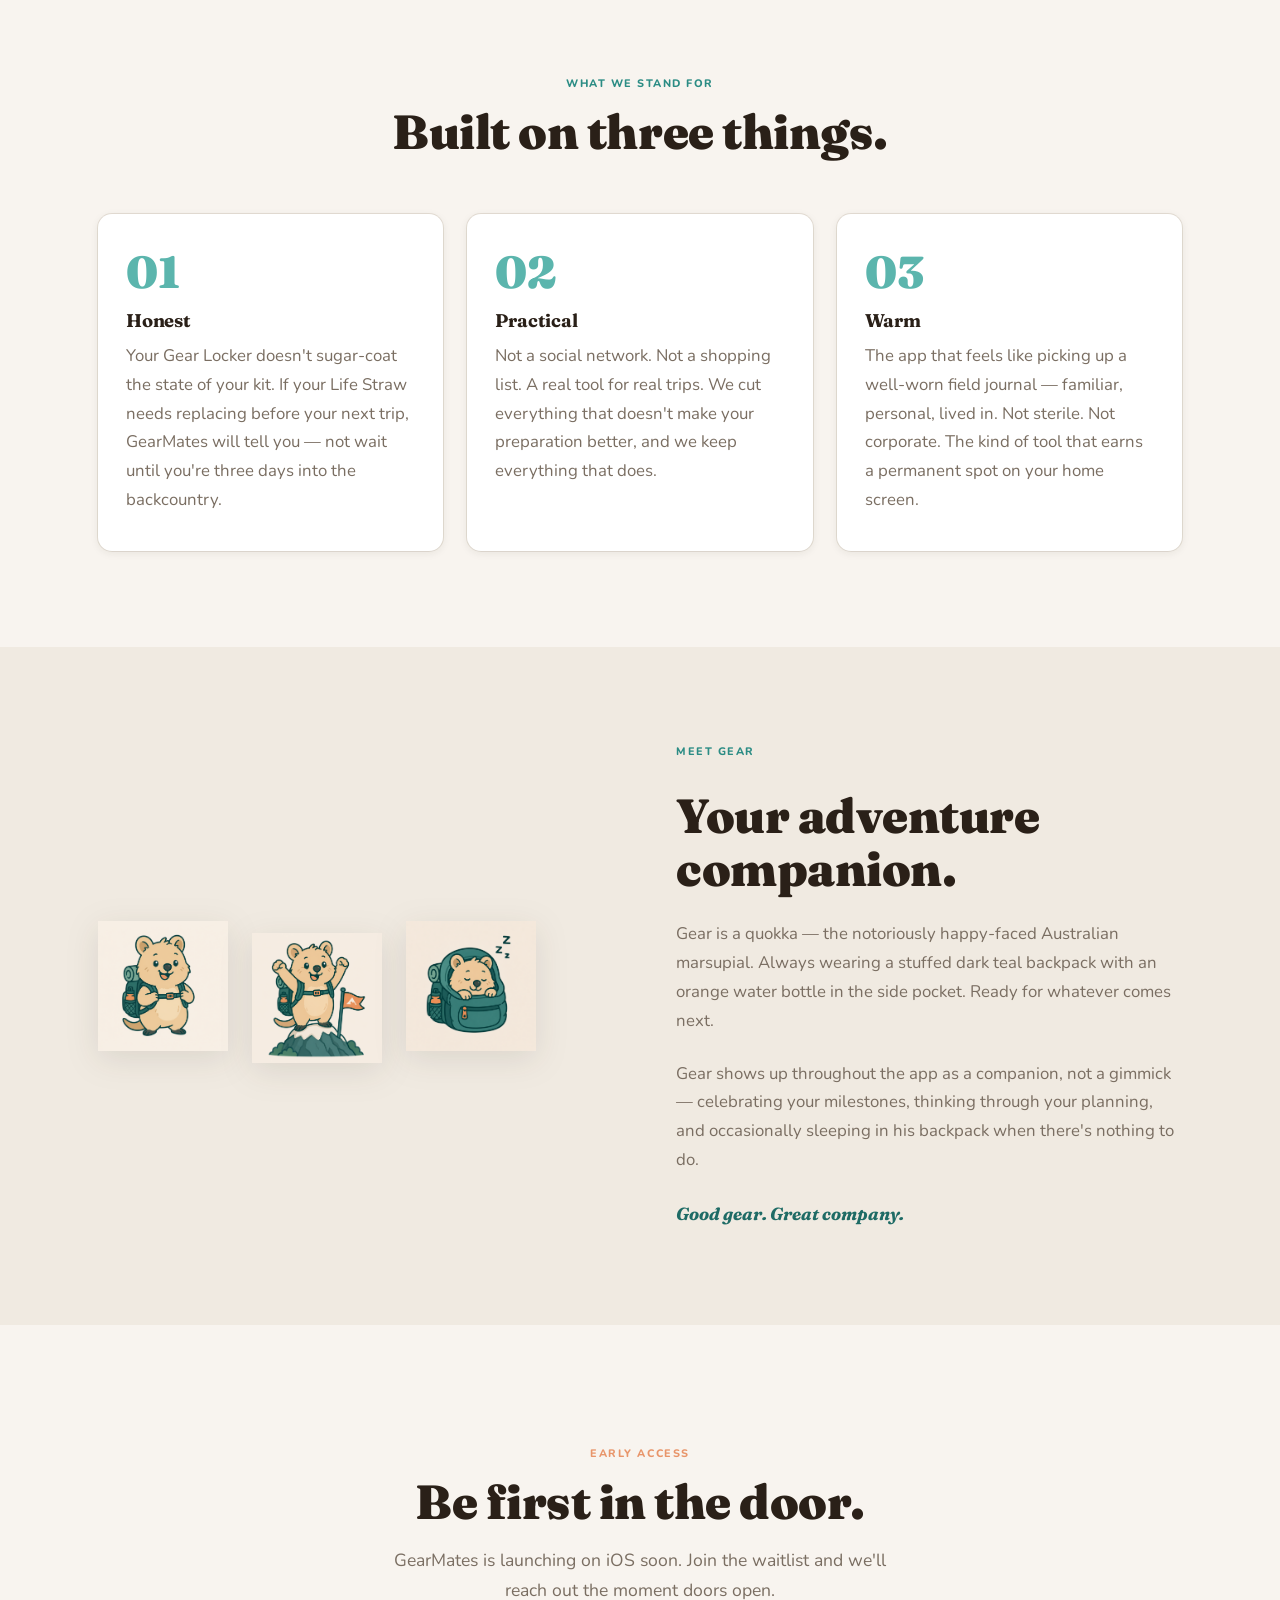
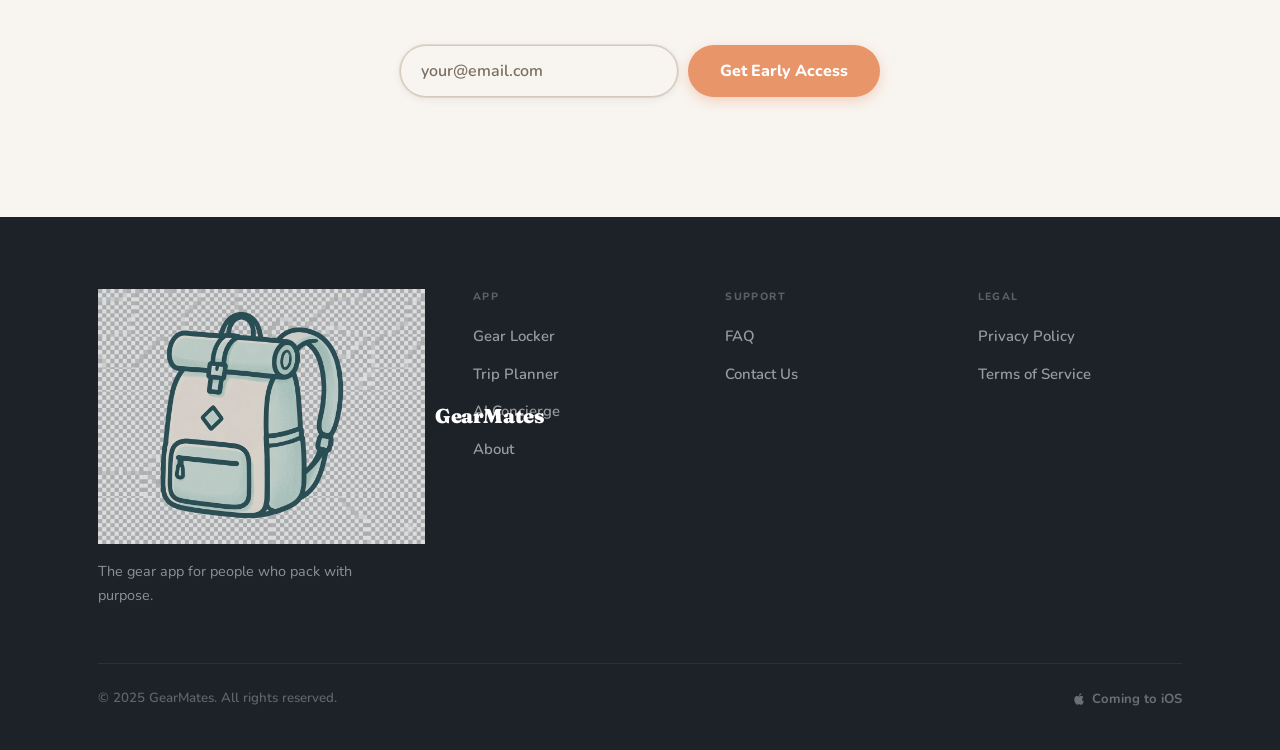
==== commit bf38c28c: "Replace carabiner SVG with illustrated backpack logo in nav and footer Co-Authored-By: Claude Sonnet" ====
--- a/about.html
+++ b/about.html
@@ -17,12 +17,7 @@
   <nav class="nav" id="nav" role="navigation" aria-label="Main navigation">
     <div class="nav__inner">
       <a href="/" class="nav__logo" aria-label="GearMates home">
-        <svg width="28" height="36" viewBox="0 0 28 36" fill="none" xmlns="http://www.w3.org/2000/svg" aria-hidden="true">
-          <path d="M20 5 C8 5 2 10 2 18 C2 26 8 31 20 31" stroke="#2B8C84" stroke-width="2.6" stroke-linecap="round" fill="none"/>
-          <rect x="18" y="2" width="8" height="3.2" rx="1.6" fill="#2B8C84"/>
-          <line x1="22" y1="5.2" x2="22" y2="13" stroke="#2B8C84" stroke-width="2.2" stroke-linecap="round"/>
-          <circle cx="2" cy="18" r="2.5" fill="#2B8C84"/>
-        </svg>
+        <img src="assets/icons/Gearmates-logo-transparentbackground.png" alt="" aria-hidden="true" height="36" style="width:auto;">
         <span class="nav__wordmark">GearMates</span>
       </a>
 
@@ -212,12 +207,7 @@
 
         <div class="footer__brand">
           <div class="footer__logo">
-            <svg width="24" height="32" viewBox="0 0 28 36" fill="none" aria-hidden="true">
-              <path d="M20 5 C8 5 2 10 2 18 C2 26 8 31 20 31" stroke="#5BB5AD" stroke-width="2.6" stroke-linecap="round" fill="none"/>
-              <rect x="18" y="2" width="8" height="3.2" rx="1.6" fill="#5BB5AD"/>
-              <line x1="22" y1="5.2" x2="22" y2="13" stroke="#5BB5AD" stroke-width="2.2" stroke-linecap="round"/>
-              <circle cx="2" cy="18" r="2.5" fill="#5BB5AD"/>
-            </svg>
+            <img src="assets/icons/Gearmates-logo-transparentbackground.png" alt="" aria-hidden="true" height="28" style="width:auto; opacity:0.85;">
             <span class="footer__wordmark">GearMates</span>
           </div>
           <p class="footer__tagline">The gear app for people who pack with purpose.</p>
--- a/css/styles.css
+++ b/css/styles.css
@@ -576,10 +576,45 @@
   align-items: center;
   justify-content: center;
   margin-bottom: 20px;
-  font-size: 1.5rem;
+}
+.feature-card__icon img {
+  width: 36px;
+  height: 36px;
+  object-fit: contain;
 }
 .feature-card__icon--peach { background: rgba(232,149,106,0.12); }
 .feature-card__icon--sage  { background: rgba(122,175,138,0.12); }
+
+.gear-icons {
+  margin-top: 28px;
+  padding-top: 24px;
+  border-top: 1px solid var(--border);
+}
+.gear-icons__label {
+  font-size: 0.78rem;
+  font-weight: 700;
+  letter-spacing: 0.08em;
+  text-transform: uppercase;
+  color: var(--text-muted);
+  margin-bottom: 14px;
+}
+.gear-icons__row {
+  display: flex;
+  gap: 10px;
+  flex-wrap: wrap;
+  align-items: center;
+}
+.gear-icons__row img {
+  width: 36px;
+  height: 36px;
+  object-fit: contain;
+  opacity: 0.8;
+  transition: opacity 0.2s, transform 0.2s;
+}
+.gear-icons__row img:hover {
+  opacity: 1;
+  transform: scale(1.12);
+}
 
 .feature-card h3 {
   font-size: 1.2rem;
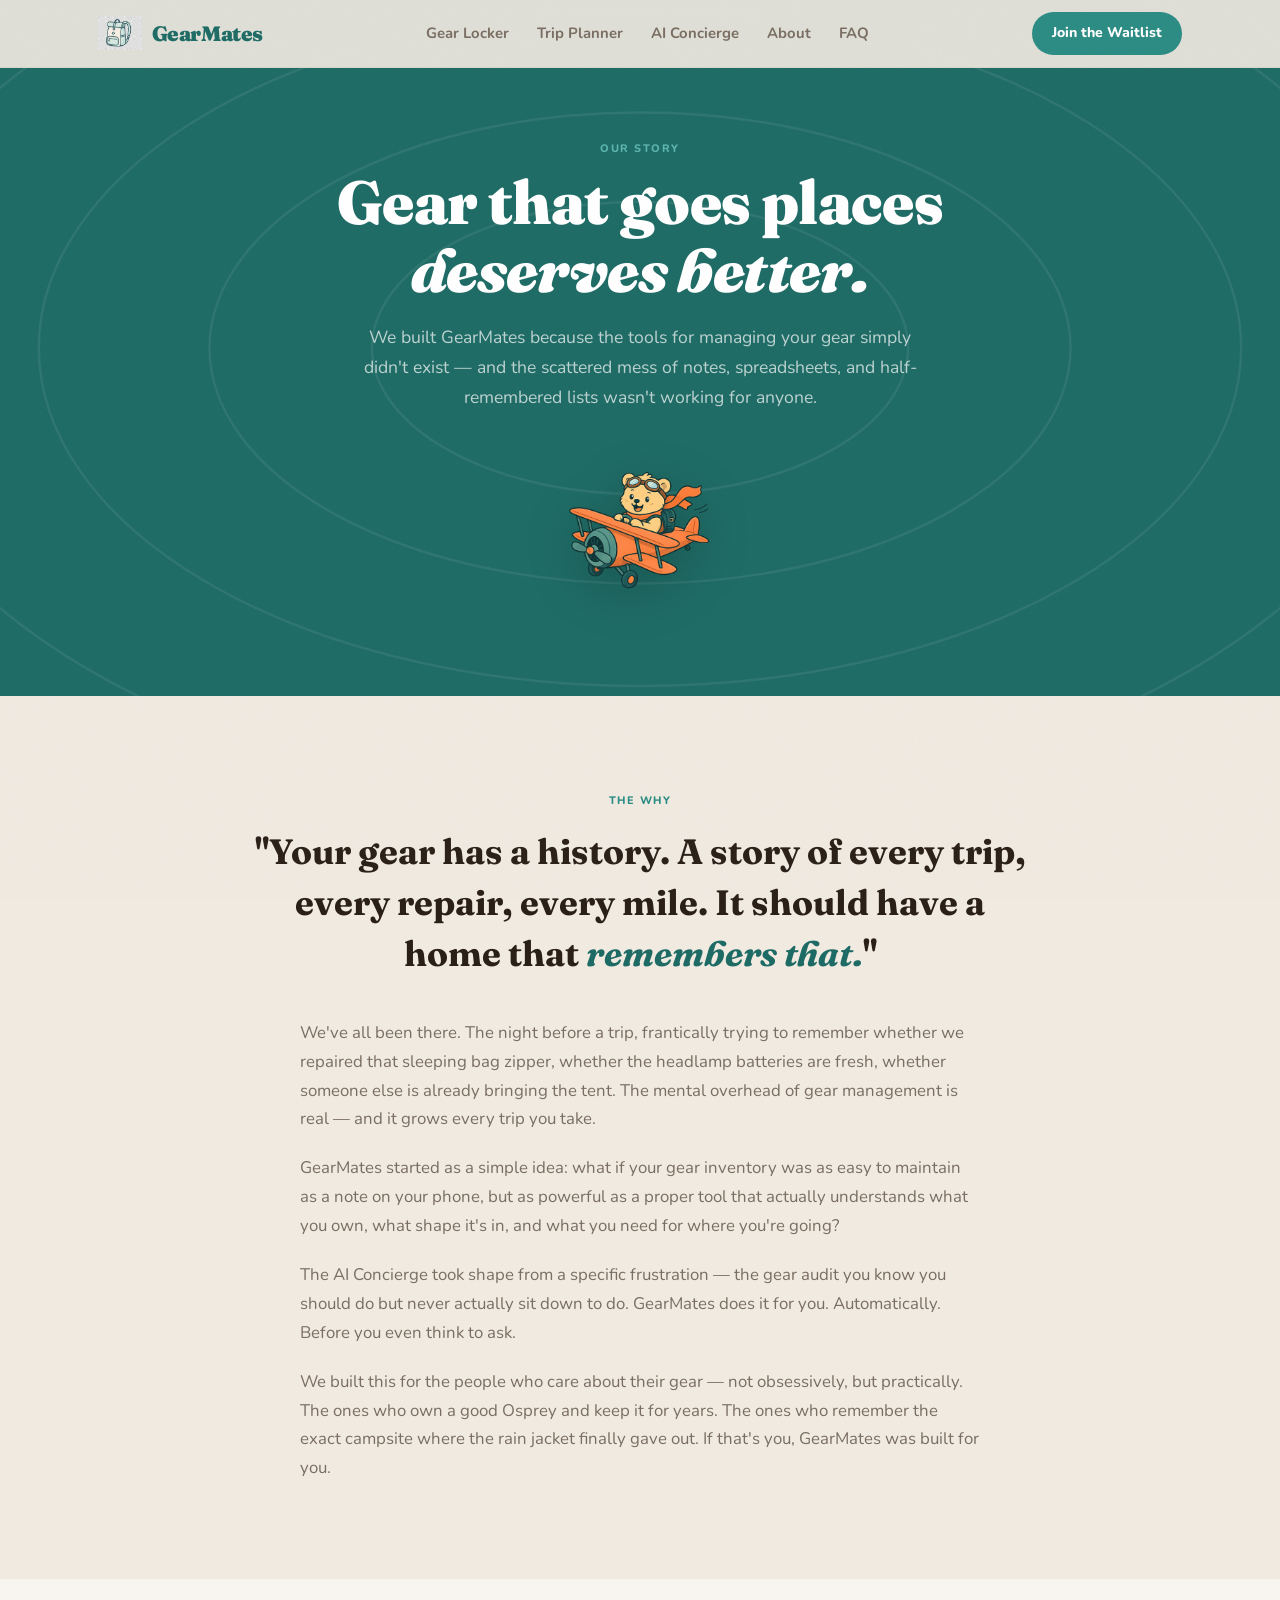
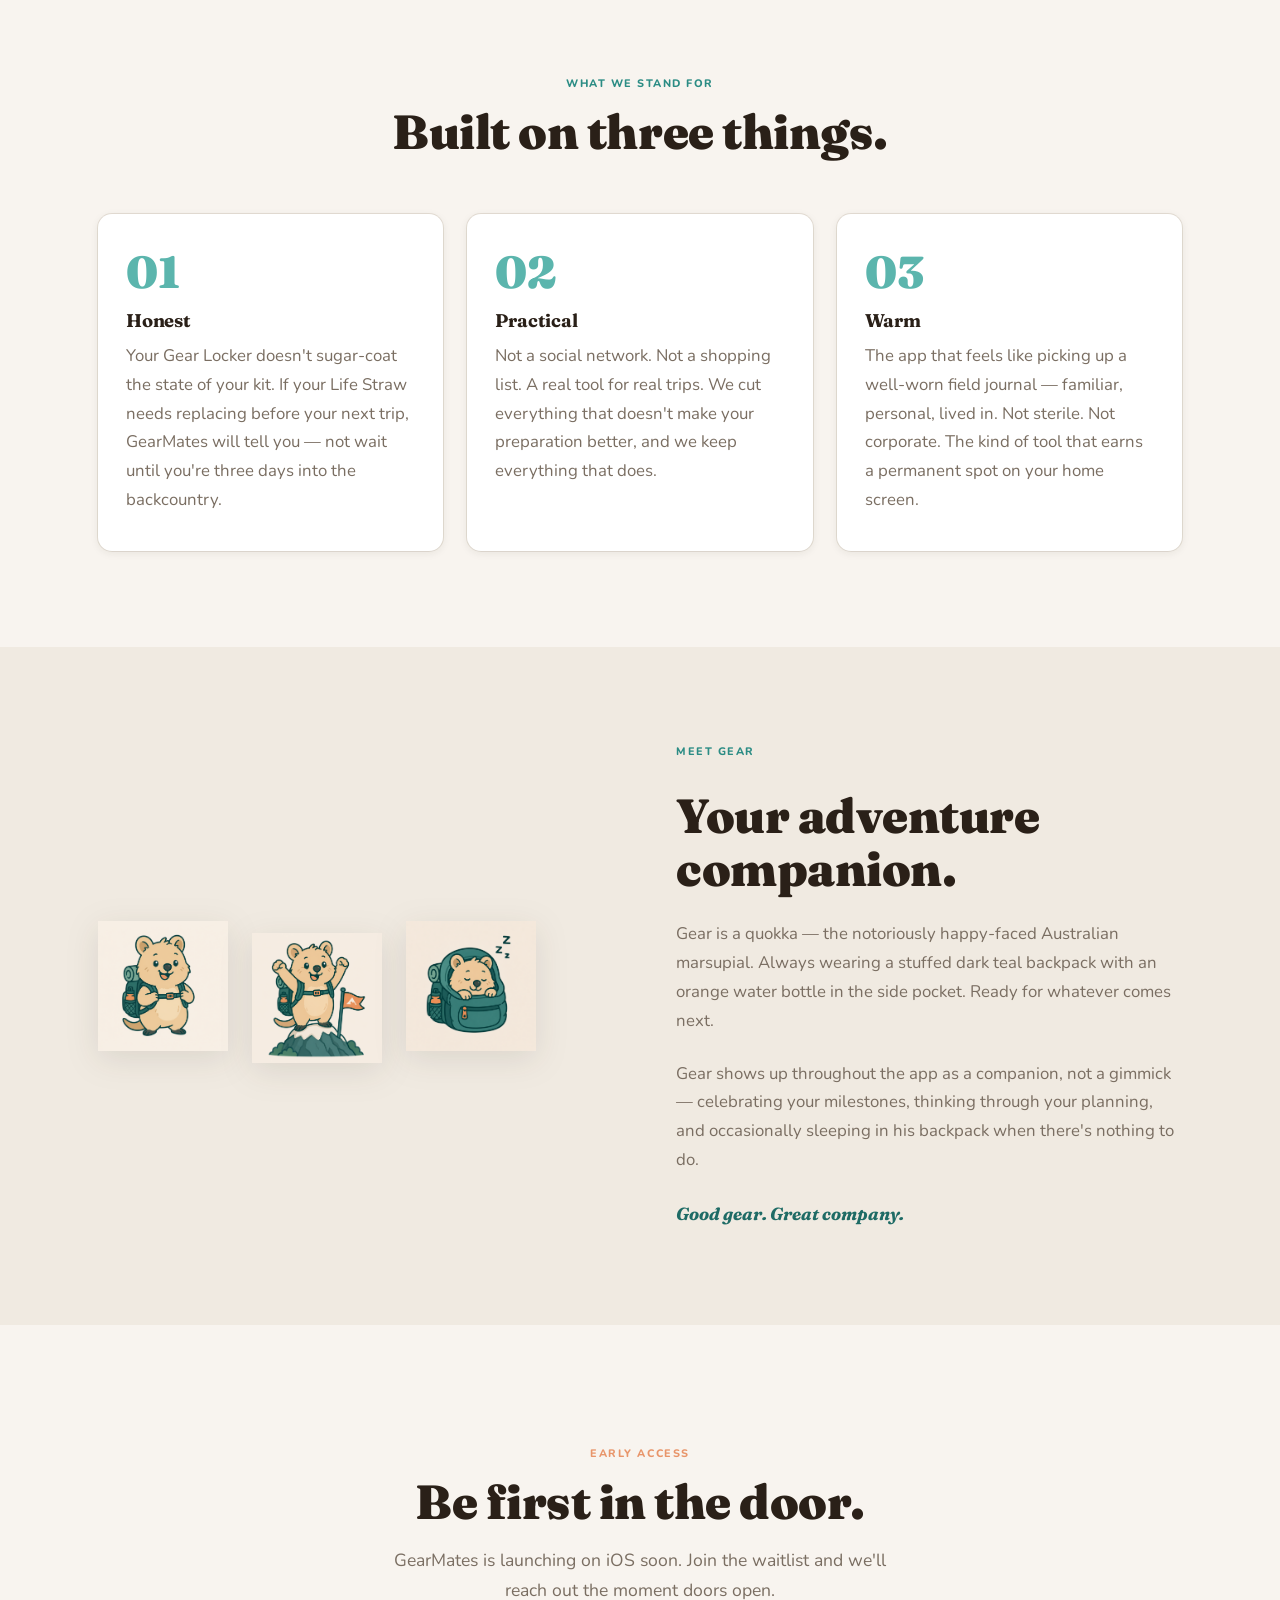
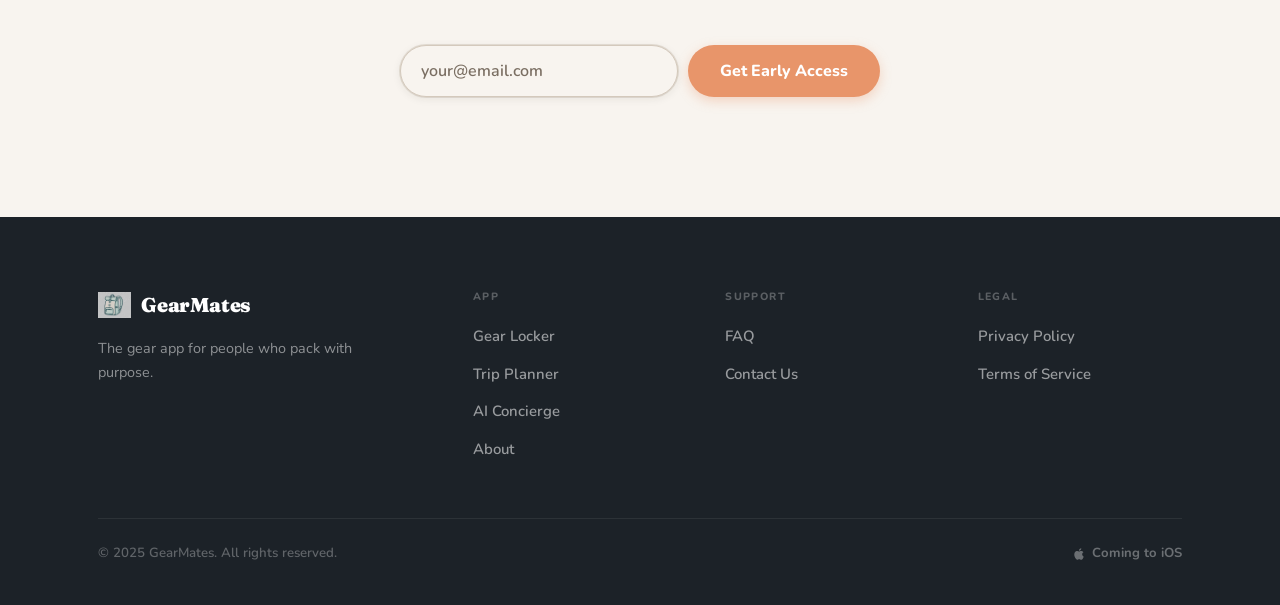
==== commit bba5253d: "Fix nav logo image size via CSS constraints Co-Authored-By: Claude Sonnet 4.6 <noreply@anthropic.com" ====
--- a/about.html
+++ b/about.html
@@ -17,7 +17,7 @@
   <nav class="nav" id="nav" role="navigation" aria-label="Main navigation">
     <div class="nav__inner">
       <a href="/" class="nav__logo" aria-label="GearMates home">
-        <img src="assets/icons/Gearmates-logo-transparentbackground.png" alt="" aria-hidden="true" height="36" style="width:auto;">
+        <img src="assets/icons/Gearmates-logo-transparentbackground.png" alt="" aria-hidden="true">
         <span class="nav__wordmark">GearMates</span>
       </a>
 
@@ -207,7 +207,7 @@
 
         <div class="footer__brand">
           <div class="footer__logo">
-            <img src="assets/icons/Gearmates-logo-transparentbackground.png" alt="" aria-hidden="true" height="28" style="width:auto; opacity:0.85;">
+            <img src="assets/icons/Gearmates-logo-transparentbackground.png" alt="" aria-hidden="true">
             <span class="footer__wordmark">GearMates</span>
           </div>
           <p class="footer__tagline">The gear app for people who pack with purpose.</p>
--- a/css/styles.css
+++ b/css/styles.css
@@ -183,6 +183,16 @@
   align-items: center;
   gap: 10px;
   flex-shrink: 0;
+}
+.nav__logo img {
+  height: 34px;
+  width: auto;
+  flex-shrink: 0;
+}
+.footer__logo img {
+  height: 26px;
+  width: auto;
+  opacity: 0.85;
 }
 
 .nav__wordmark {
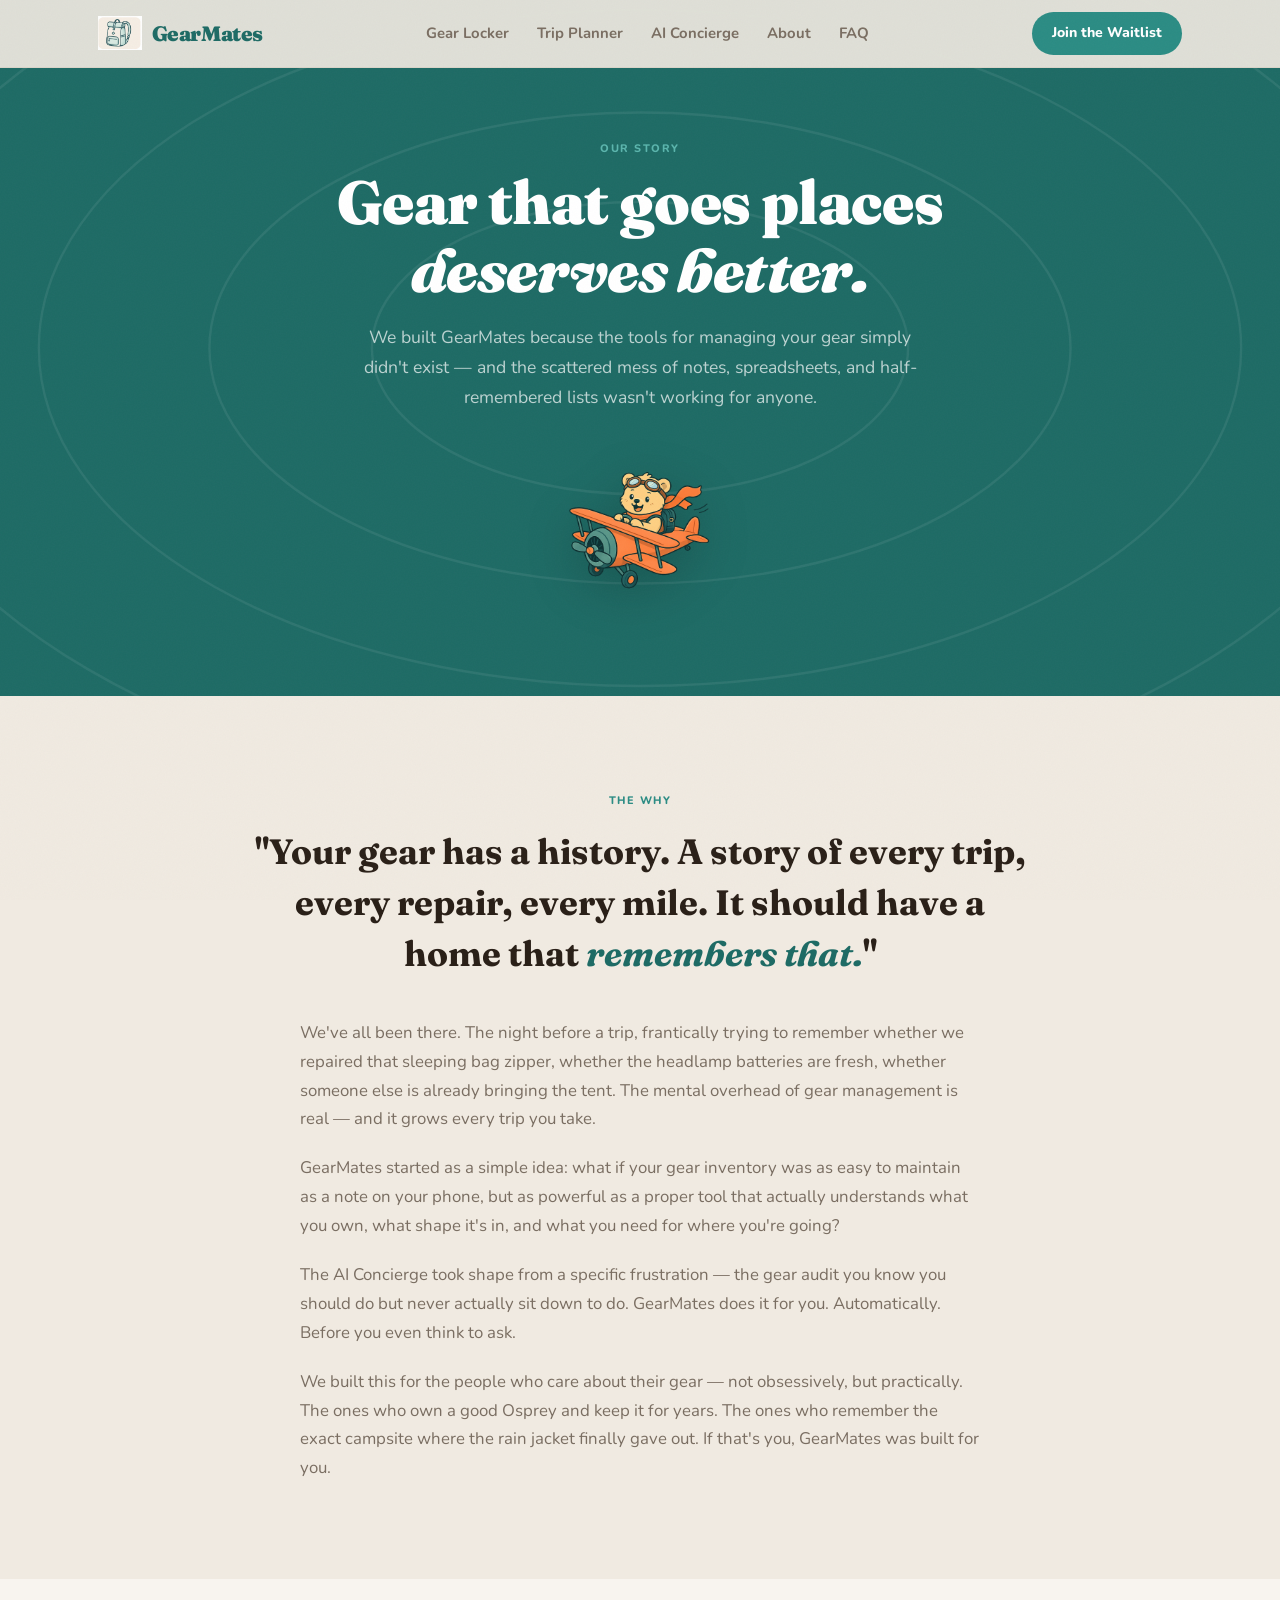
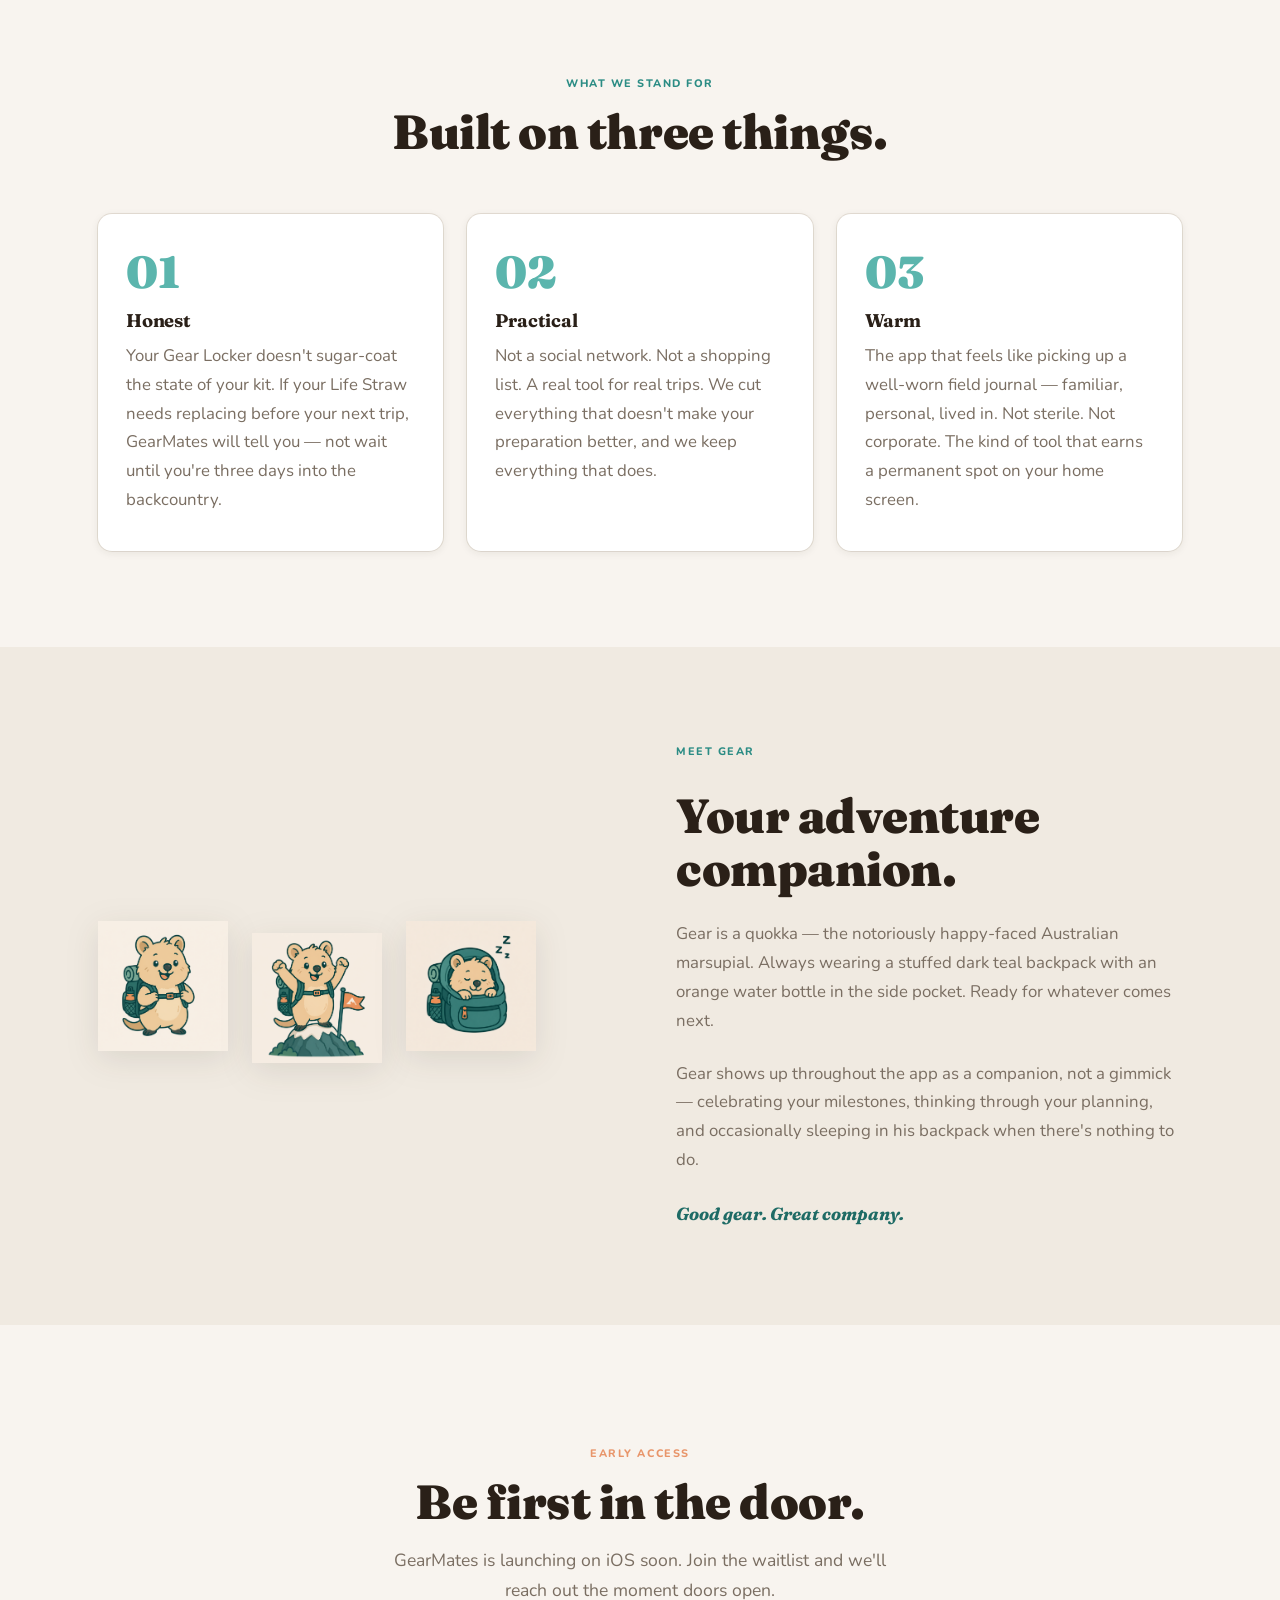
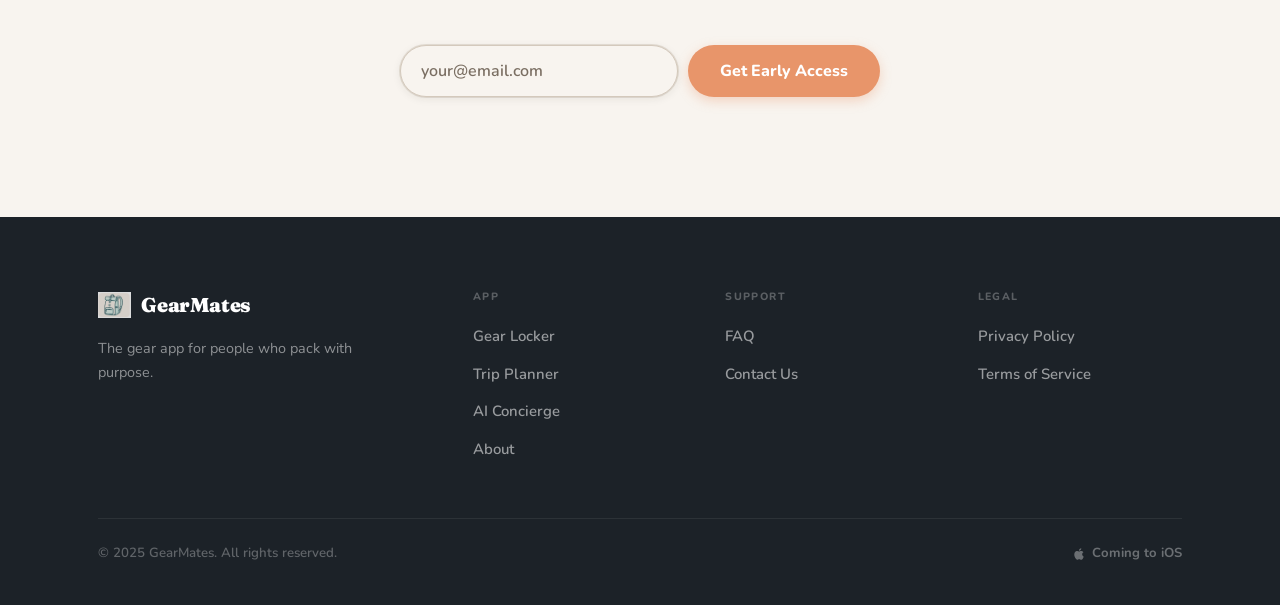
==== commit 6e64a2c7: "Use cream-background logo to match nav, remove blend mode hacks Co-Authored-By: Claude Sonnet 4.6 <n" ====
--- a/about.html
+++ b/about.html
@@ -17,7 +17,7 @@
   <nav class="nav" id="nav" role="navigation" aria-label="Main navigation">
     <div class="nav__inner">
       <a href="/" class="nav__logo" aria-label="GearMates home">
-        <img src="assets/icons/Gearmates-logo-transparentbackground.png" alt="" aria-hidden="true">
+        <img src="assets/icons/Gearmates-logo.png" alt="" aria-hidden="true">
         <span class="nav__wordmark">GearMates</span>
       </a>
 
@@ -207,7 +207,7 @@
 
         <div class="footer__brand">
           <div class="footer__logo">
-            <img src="assets/icons/Gearmates-logo-transparentbackground.png" alt="" aria-hidden="true">
+            <img src="assets/icons/Gearmates-logo.png" alt="" aria-hidden="true">
             <span class="footer__wordmark">GearMates</span>
           </div>
           <p class="footer__tagline">The gear app for people who pack with purpose.</p>
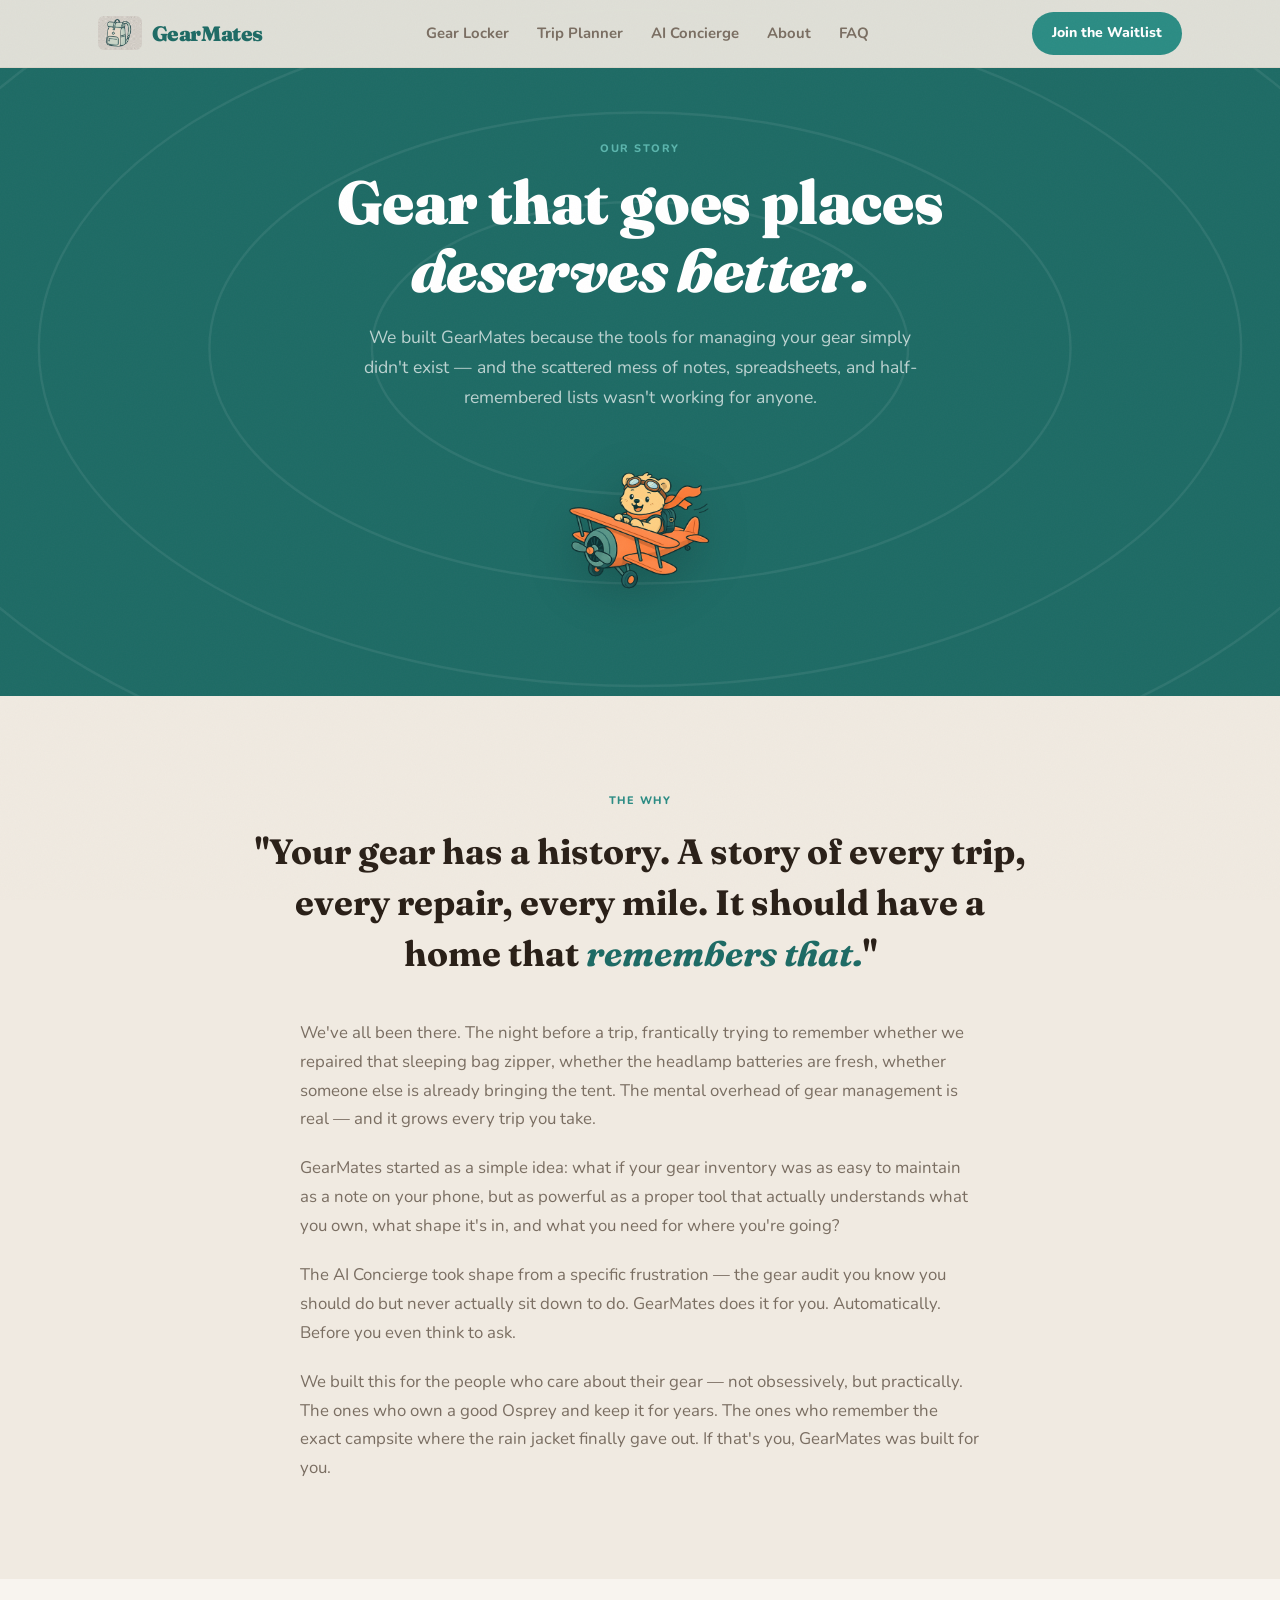
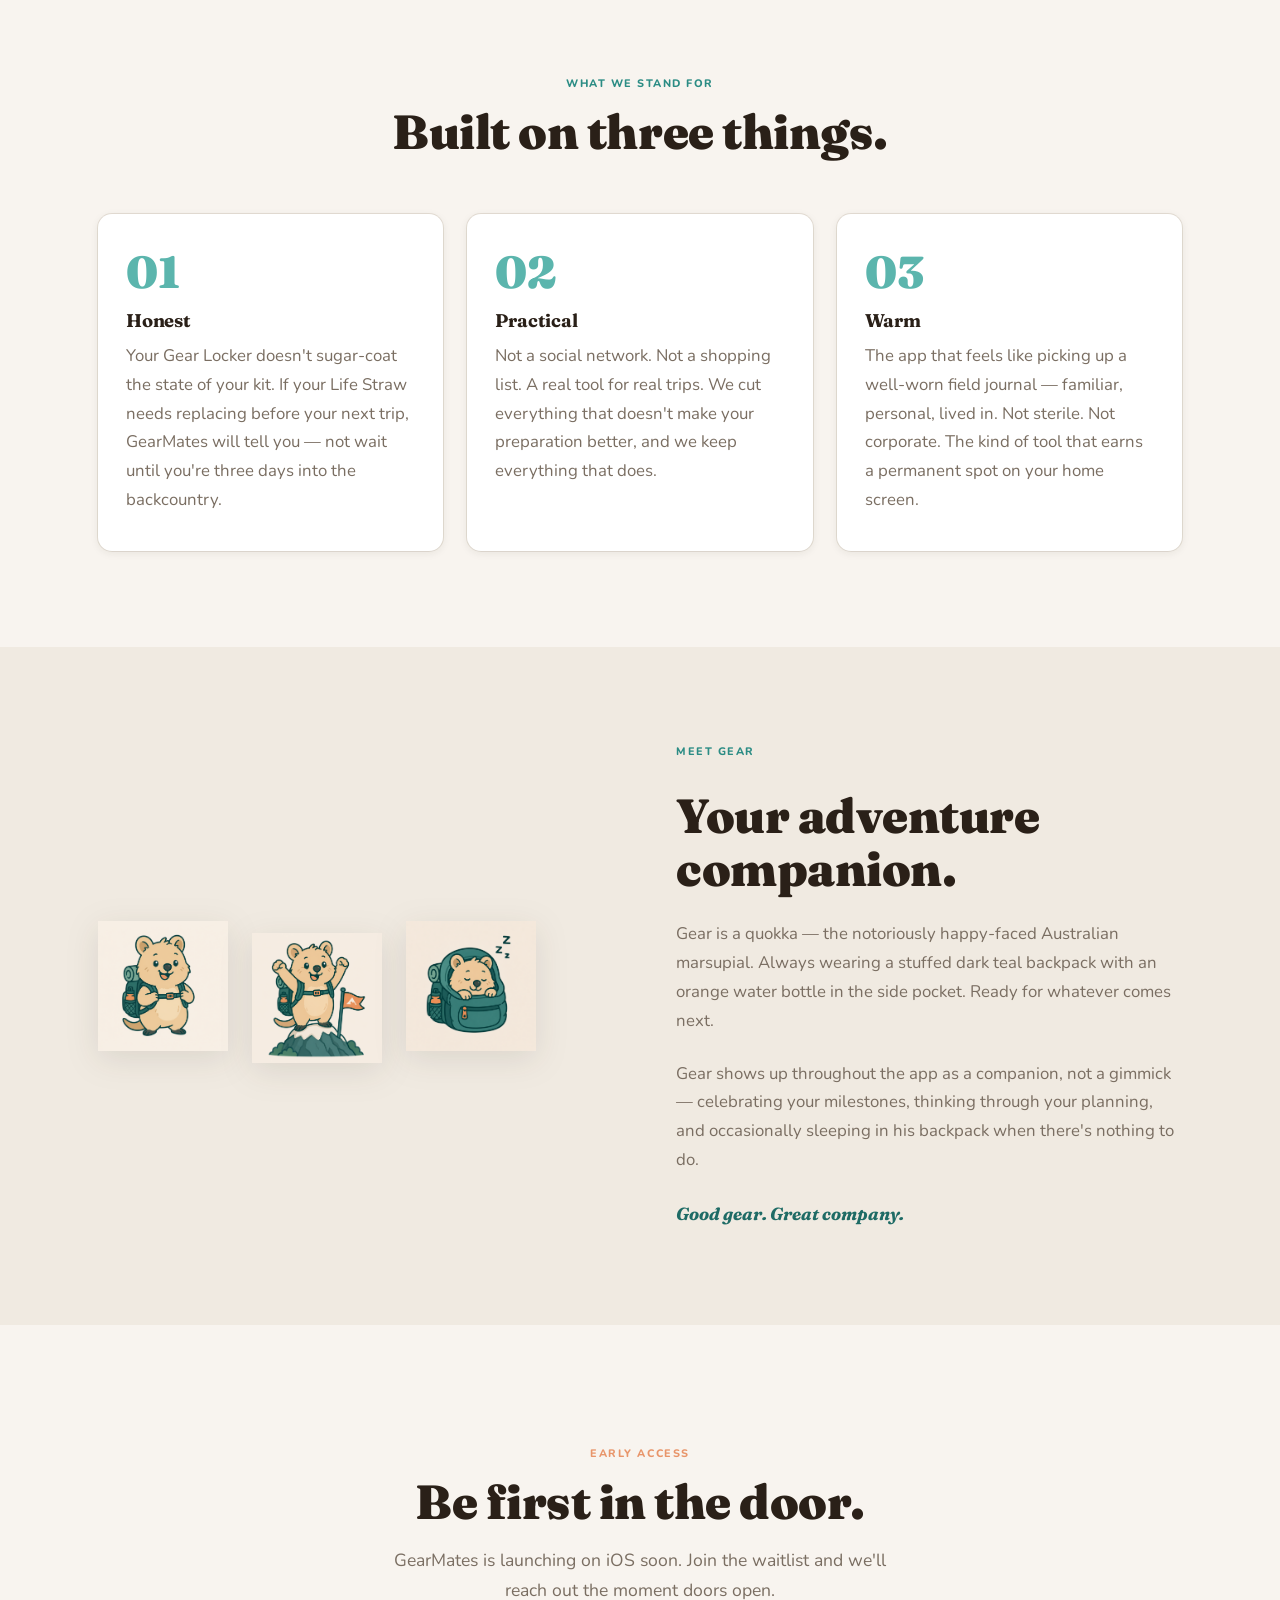
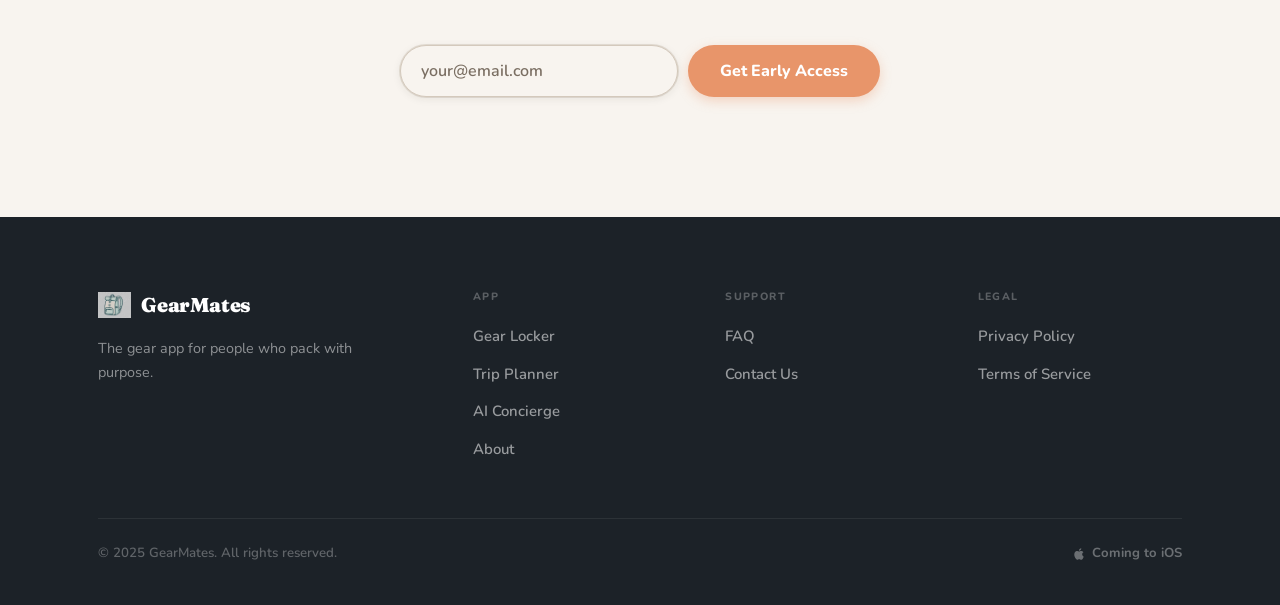
==== commit f5190c7f: "Interim logo fix: multiply blend on stone background to kill white box Co-Authored-By: Claude Sonnet" ====
--- a/about.html
+++ b/about.html
@@ -17,7 +17,7 @@
   <nav class="nav" id="nav" role="navigation" aria-label="Main navigation">
     <div class="nav__inner">
       <a href="/" class="nav__logo" aria-label="GearMates home">
-        <img src="assets/icons/Gearmates-logo.png" alt="" aria-hidden="true">
+        <img src="assets/icons/Gearmates-logo-transparentbackground.png" alt="" aria-hidden="true">
         <span class="nav__wordmark">GearMates</span>
       </a>
 
@@ -207,7 +207,7 @@
 
         <div class="footer__brand">
           <div class="footer__logo">
-            <img src="assets/icons/Gearmates-logo.png" alt="" aria-hidden="true">
+            <img src="assets/icons/Gearmates-logo-transparentbackground.png" alt="" aria-hidden="true">
             <span class="footer__wordmark">GearMates</span>
           </div>
           <p class="footer__tagline">The gear app for people who pack with purpose.</p>
--- a/css/styles.css
+++ b/css/styles.css
@@ -188,6 +188,9 @@
   height: 34px;
   width: auto;
   flex-shrink: 0;
+  mix-blend-mode: multiply;
+  background: #F0EAE1;
+  border-radius: 6px;
 }
 .footer__logo img {
   height: 26px;
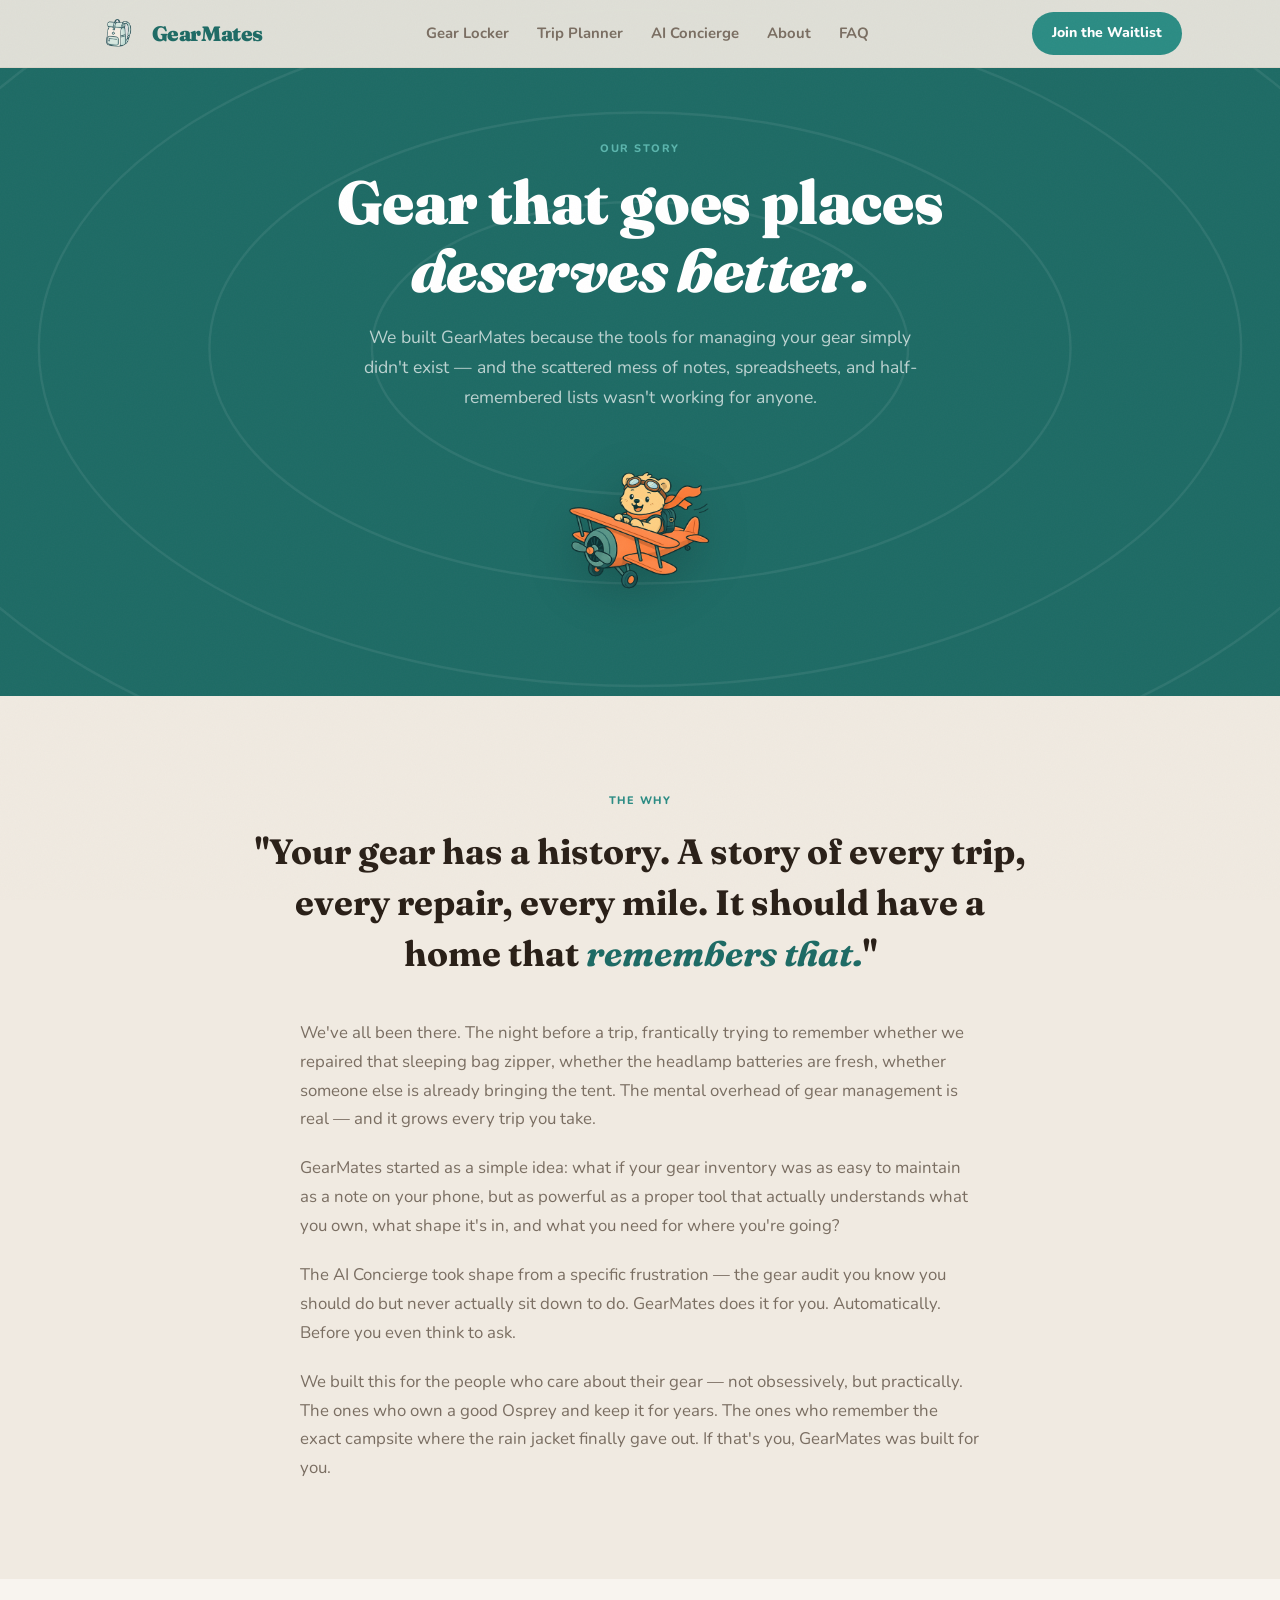
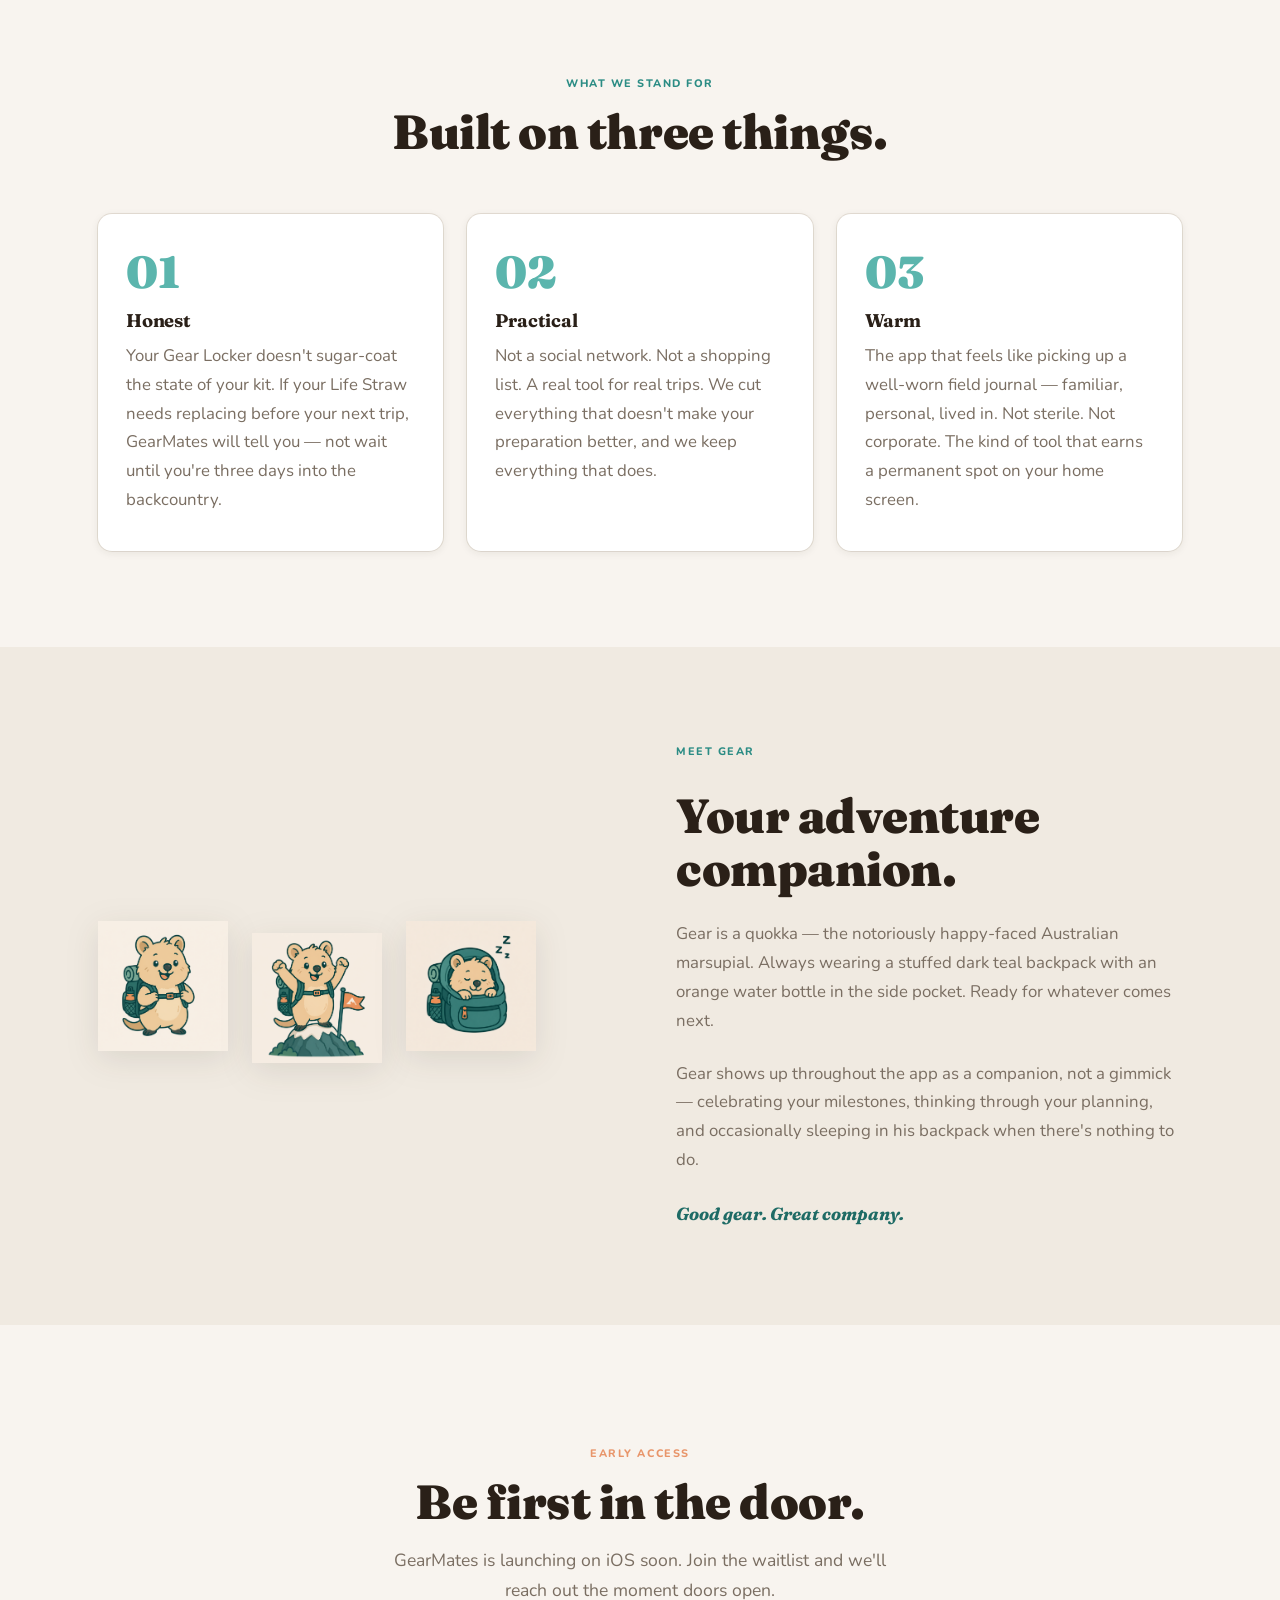
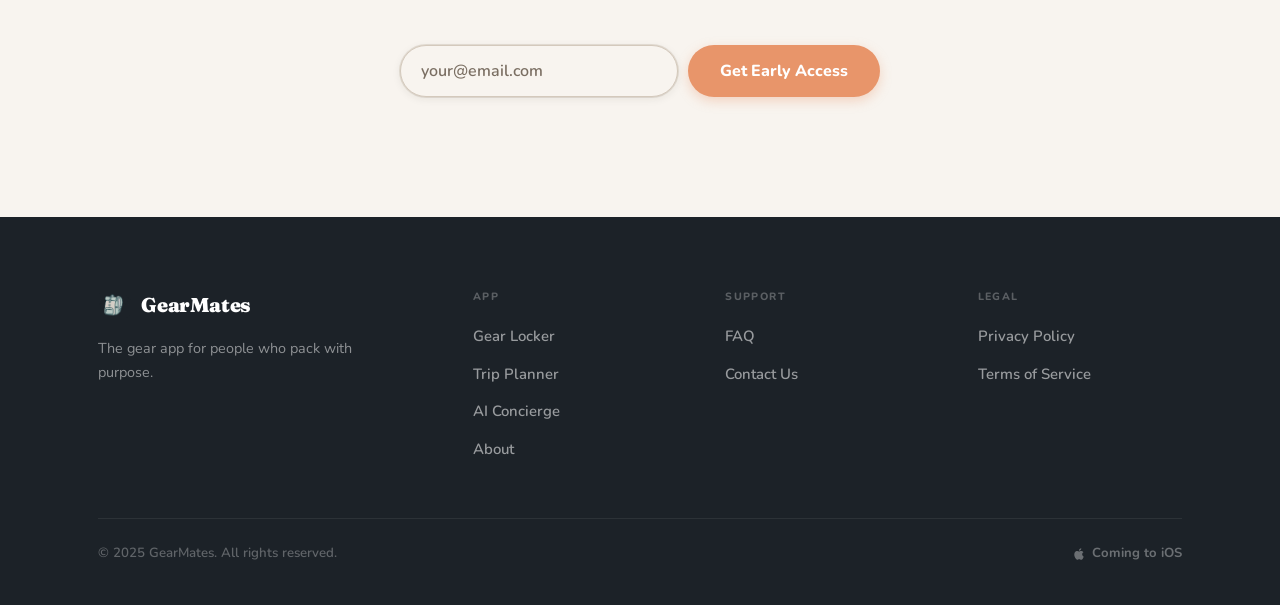
==== commit e038b83d: "Use background-removed logo; clean up CSS blend mode hacks Co-Authored-By: Claude Sonnet 4.6 <norepl" ====
--- a/about.html
+++ b/about.html
@@ -17,7 +17,7 @@
   <nav class="nav" id="nav" role="navigation" aria-label="Main navigation">
     <div class="nav__inner">
       <a href="/" class="nav__logo" aria-label="GearMates home">
-        <img src="assets/icons/Gearmates-logo-transparentbackground.png" alt="" aria-hidden="true">
+        <img src="assets/icons/Gearmates-logo-clean.png" alt="" aria-hidden="true">
         <span class="nav__wordmark">GearMates</span>
       </a>
 
@@ -207,7 +207,7 @@
 
         <div class="footer__brand">
           <div class="footer__logo">
-            <img src="assets/icons/Gearmates-logo-transparentbackground.png" alt="" aria-hidden="true">
+            <img src="assets/icons/Gearmates-logo-clean.png" alt="" aria-hidden="true">
             <span class="footer__wordmark">GearMates</span>
           </div>
           <p class="footer__tagline">The gear app for people who pack with purpose.</p>
--- a/css/styles.css
+++ b/css/styles.css
@@ -188,9 +188,6 @@
   height: 34px;
   width: auto;
   flex-shrink: 0;
-  mix-blend-mode: multiply;
-  background: #F0EAE1;
-  border-radius: 6px;
 }
 .footer__logo img {
   height: 26px;
